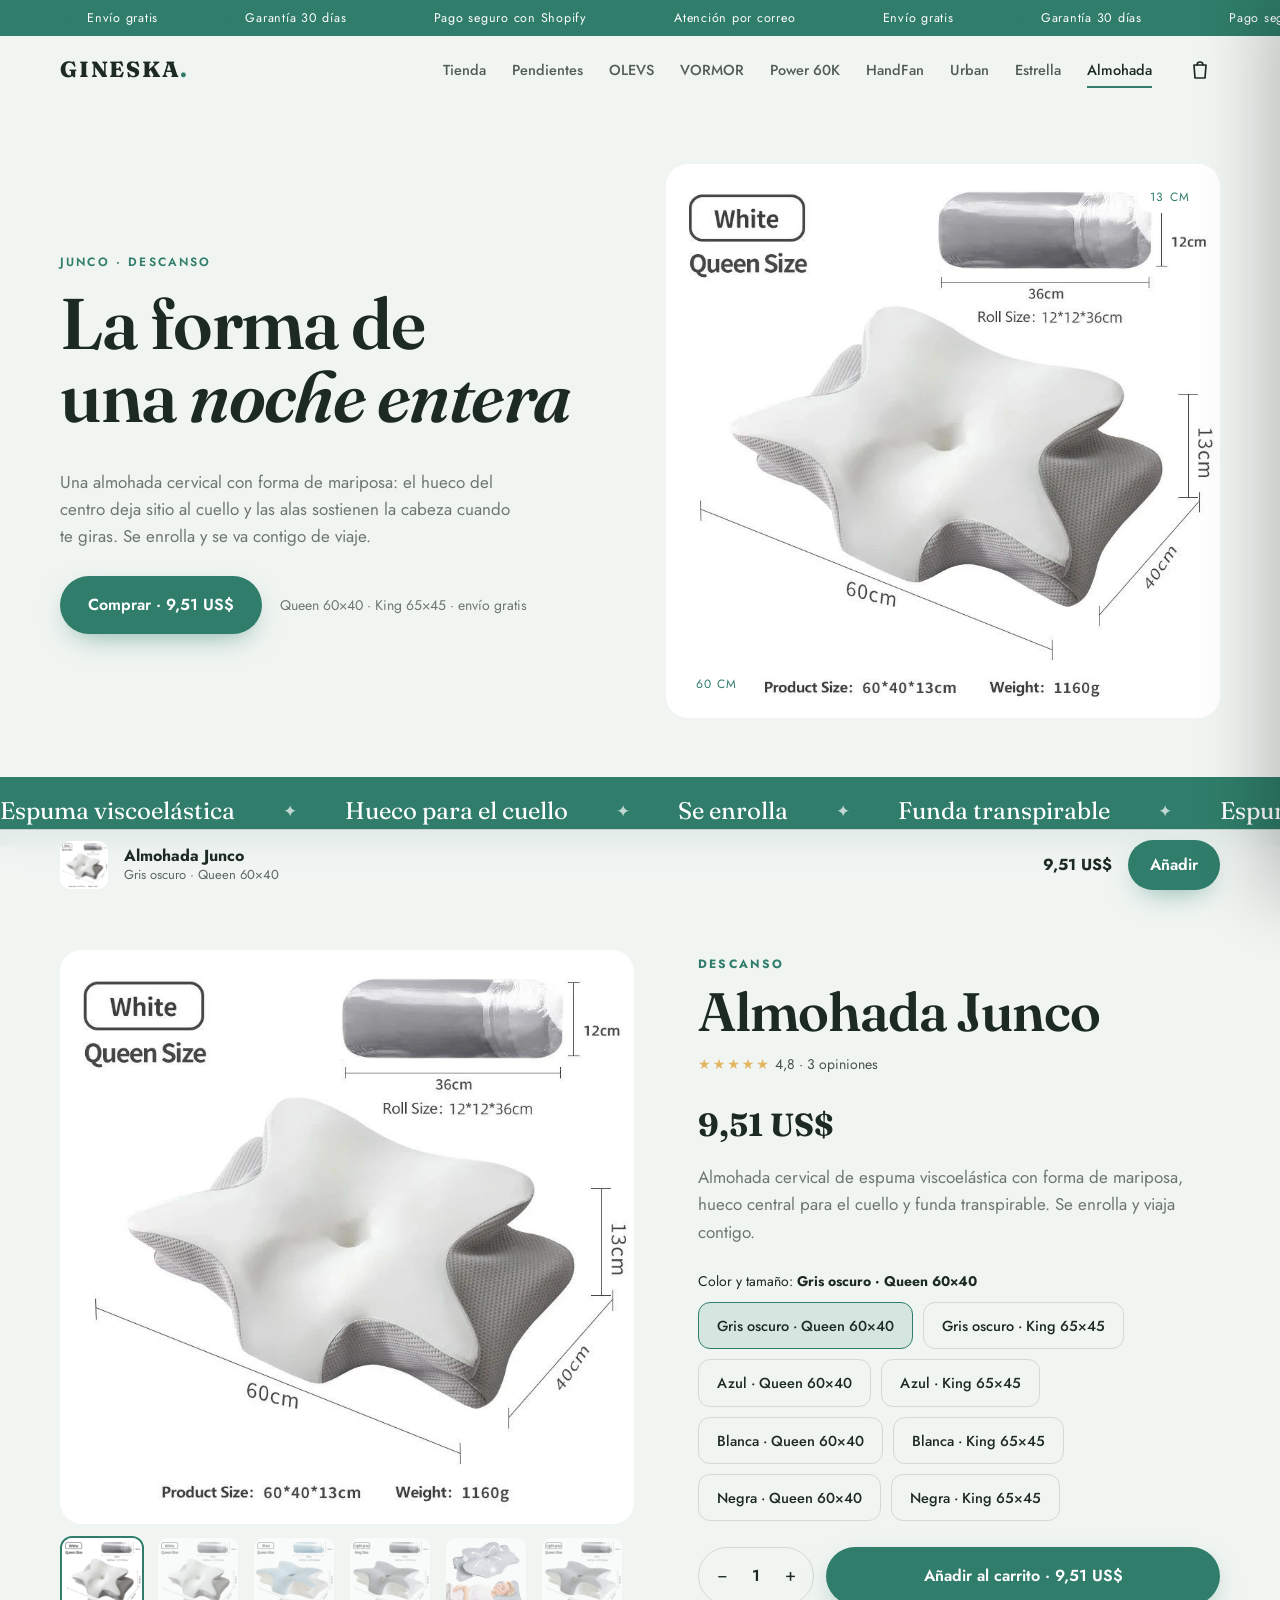
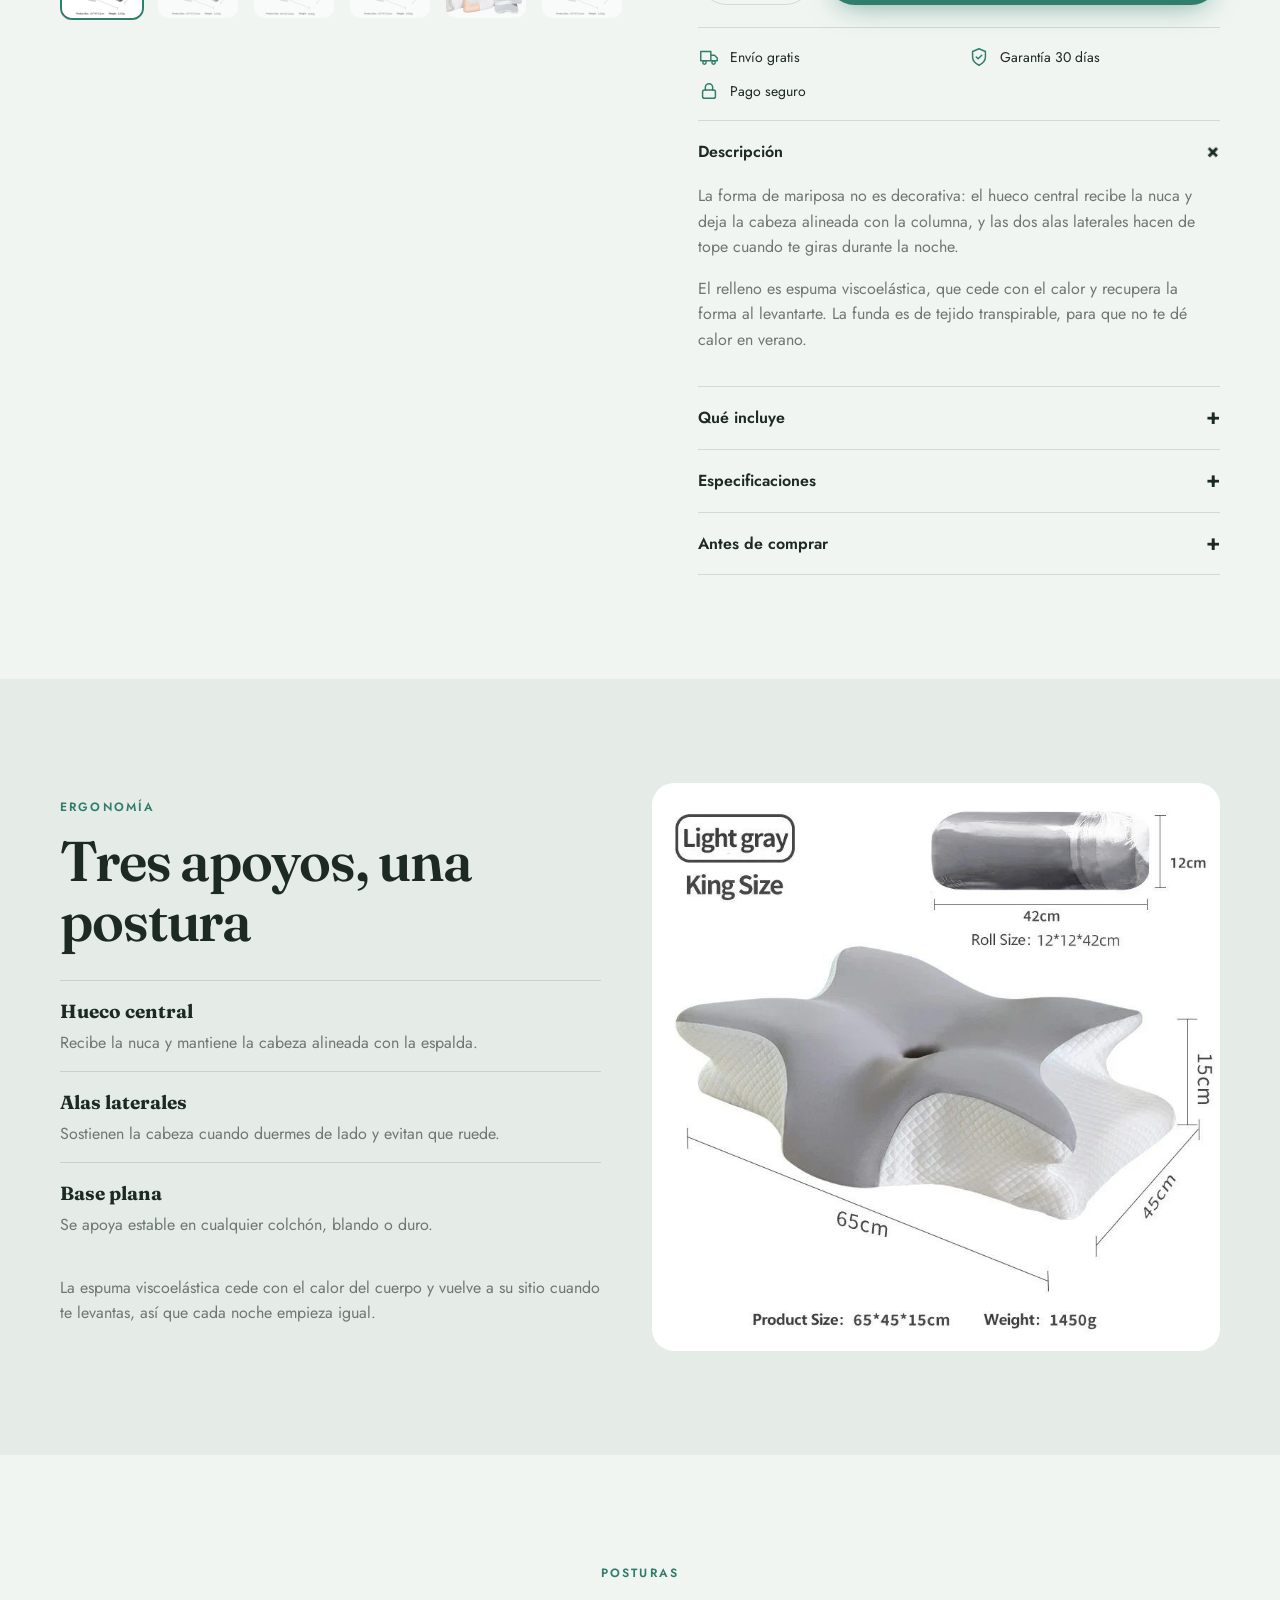
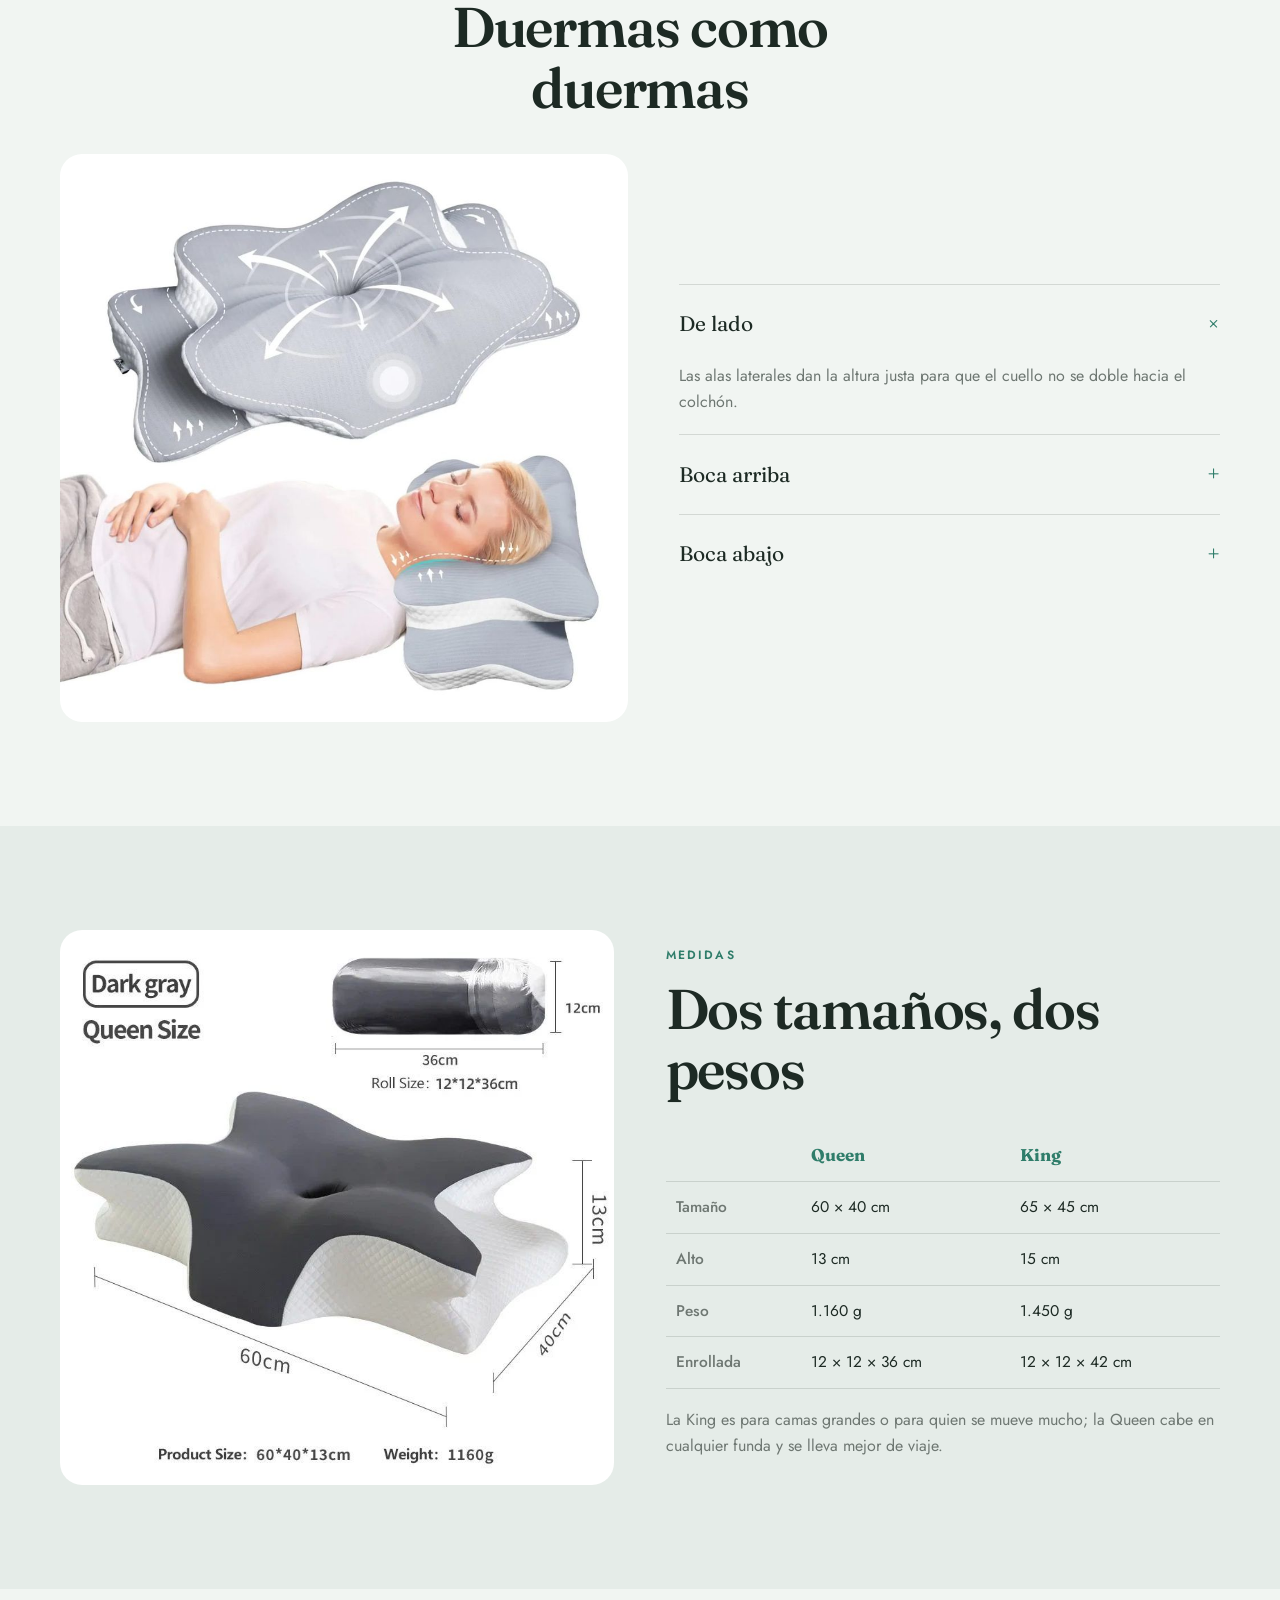
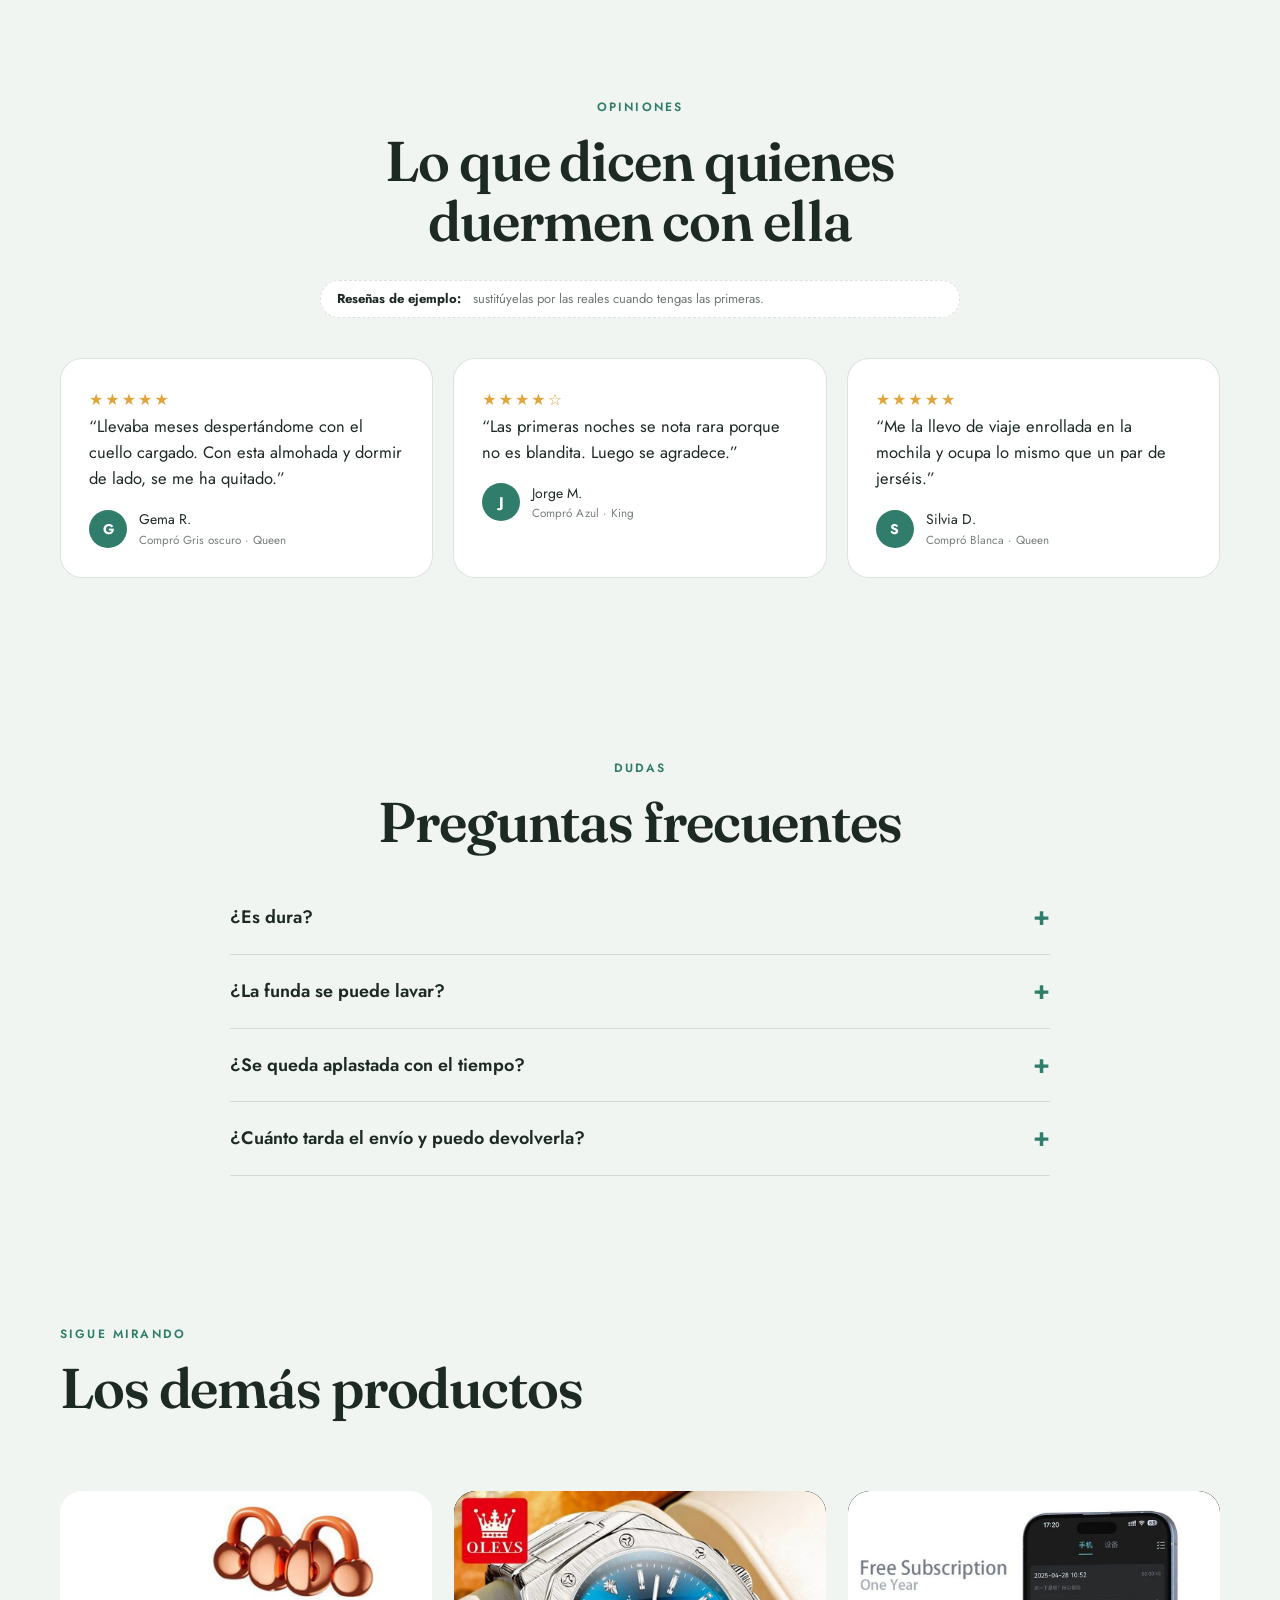
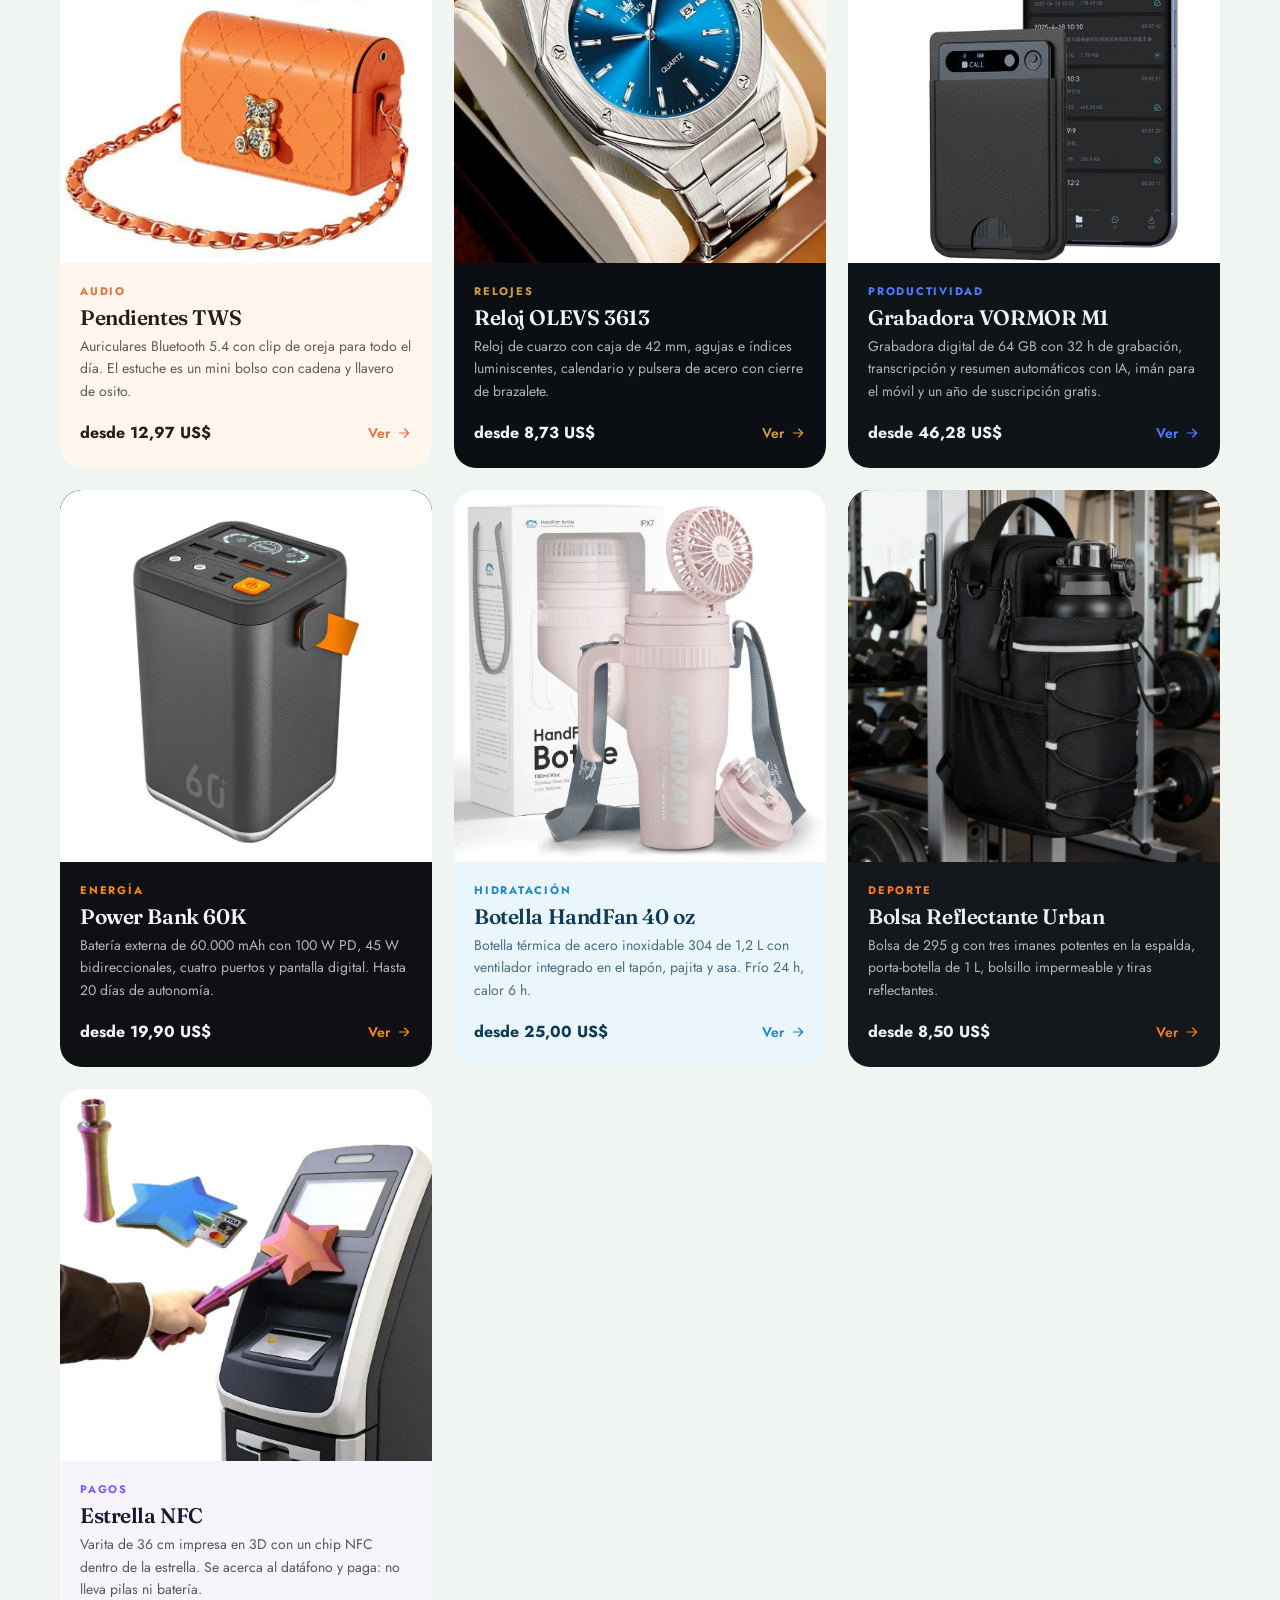
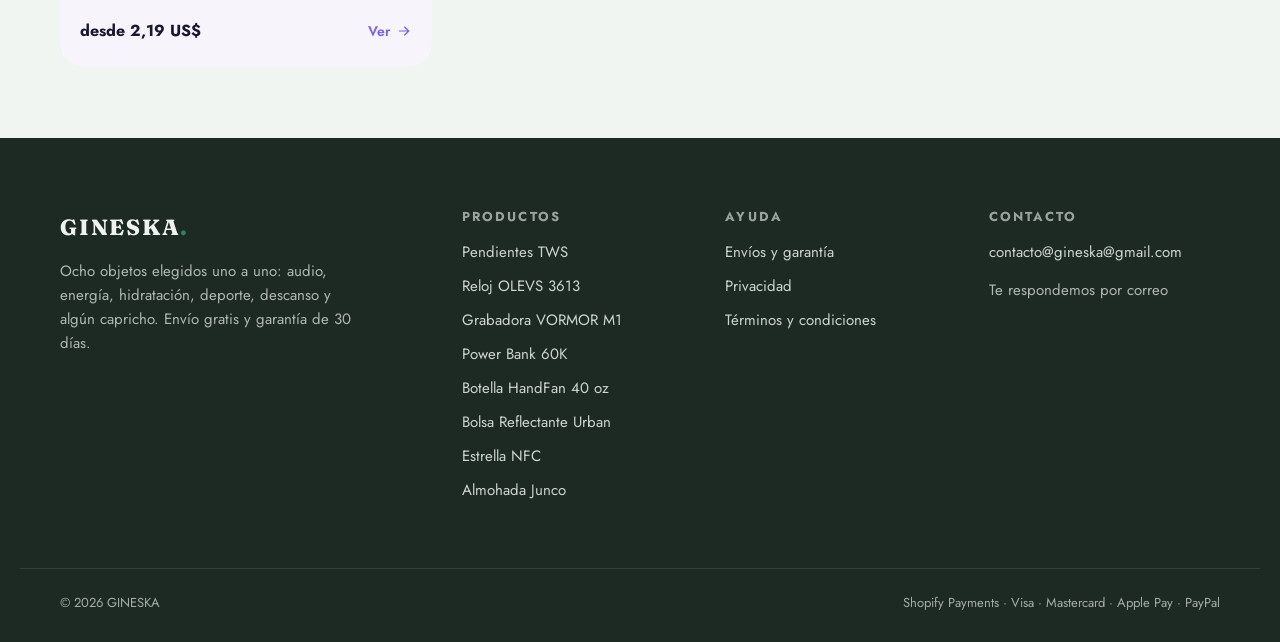
==== web/producto-almohada.html @ 4f077e96 "Reemplazar los productos de ejemplo por los 8 reales de Shopify - Importa el catálogo real (fotos, p" ====
<!DOCTYPE html>
<html lang="es">
<head>
  <meta charset="UTF-8">
  <meta name="viewport" content="width=device-width, initial-scale=1">
  <title>Almohada Junco · Cervical de espuma viscoelástica · GINESKA</title>
  <meta name="description" content="Almohada cervical con forma de mariposa: hueco central para el cuello, apoyos laterales, funda transpirable y se enrolla para viajar. Queen 60×40 y King 65×45.">
  <meta name="theme-color" content="#f1f5f2">
  <link rel="icon" href="data:image/svg+xml,<svg xmlns='http://www.w3.org/2000/svg' viewBox='0 0 64 64'><rect width='64' height='64' rx='14' fill='%23f1f5f2'/><path d='M12 30c0-6 6-10 20-10s20 4 20 10-6 12-20 12-20-6-20-12Z' fill='none' stroke='%232f7d6a' stroke-width='5'/></svg>">
  <link rel="preconnect" href="https://fonts.googleapis.com">
  <link rel="preconnect" href="https://fonts.gstatic.com" crossorigin>
  <link href="https://fonts.googleapis.com/css2?family=Fraunces:opsz,wght@9..144,400;9..144,600&family=Jost:wght@400;500;600&display=swap" rel="stylesheet">
  <link rel="stylesheet" href="css/base.css">
  <link rel="stylesheet" href="css/tema-almohada.css">
</head>
<body data-pagina="almohada">
  <main>
    <!-- Héroe -->
    <section class="bloque al-heroe">
      <div class="contenedor al-heroe__grid">
        <div class="al-heroe__txt">
          <span class="eyebrow rv">Junco · Descanso</span>
          <h1 class="rv">La forma de<br>una <em>noche entera</em></h1>
          <p class="rv">Una almohada cervical con forma de mariposa: el hueco del centro deja sitio al cuello y las alas sostienen la cabeza cuando te giras. Se enrolla y se va contigo de viaje.</p>
          <div class="al-heroe__cta rv">
            <a href="#comprar" class="boton" data-ir-compra>Comprar · 9,51 US$</a>
            <span class="al-heroe__meta">Queen 60×40 · King 65×45 · envío gratis</span>
          </div>
        </div>
        <div class="al-heroe__prod rv">
          <img src="img/almohada-1.jpg" alt="Almohada cervical gris oscuro con forma de mariposa">
          <span class="al-heroe__linea al-heroe__linea--1">13 cm</span>
          <span class="al-heroe__linea al-heroe__linea--2">60 cm</span>
        </div>
      </div>
    </section>

    <!-- Marquesina (costura) -->
    <section class="al-marquesina" aria-label="Ventajas">
      <div class="marquesina" style="--vel:34s">
        <div class="marquesina__pista">
          <span>Espuma viscoelástica</span><span>✦</span><span>Hueco para el cuello</span><span>✦</span><span>Se enrolla</span><span>✦</span><span>Funda transpirable</span><span>✦</span>
          <span>Espuma viscoelástica</span><span>✦</span><span>Hueco para el cuello</span><span>✦</span><span>Se enrolla</span><span>✦</span><span>Funda transpirable</span><span>✦</span>
        </div>
      </div>
    </section>

    <!-- Bloque de compra -->
    <section class="bloque" id="comprar">
      <div class="contenedor ficha" data-comprar="almohada">
        <div class="detalles">
          <details open><summary>Descripción</summary><div><p>La forma de mariposa no es decorativa: el hueco central recibe la nuca y deja la cabeza alineada con la columna, y las dos alas laterales hacen de tope cuando te giras durante la noche.</p><p>El relleno es espuma viscoelástica, que cede con el calor y recupera la forma al levantarte. La funda es de tejido transpirable, para que no te dé calor en verano.</p></div></details>
          <details><summary>Qué incluye</summary><div><ul><li>Almohada cervical Junco</li><li>Funda exterior transpirable montada</li></ul></div></details>
          <details><summary>Especificaciones</summary><div><ul><li>Queen: 60 × 40 × 13 cm · 1.160 g</li><li>King: 65 × 45 × 15 cm · 1.450 g</li><li>Enrollada: 12 × 12 × 36 cm (Queen) · 12 × 12 × 42 cm (King)</li><li>Relleno: espuma viscoelástica</li><li>Funda transpirable</li><li>Forma ergonómica de mariposa con hueco central</li></ul></div></details>
          <details><summary>Antes de comprar</summary><div><ul><li>Es una almohada de apoyo para el cuello: al principio se nota distinta a una almohada blanda.</li><li>La espuma puede tener un olor suave a nuevo los primeros días; se va ventilando.</li><li>Consulta las medidas antes de elegir: la King son 5 cm más de ancho y 2 de alto.</li></ul></div></details>
        </div>
      </div>
    </section>

    <!-- Tres apoyos -->
    <section class="bloque al-apoyos">
      <div class="contenedor al-apoyos__grid">
        <div class="rv">
          <span class="eyebrow">Ergonomía</span>
          <h2 class="titulo-seccion">Tres apoyos, una postura</h2>
          <ul class="al-lista">
            <li><strong>Hueco central</strong> Recibe la nuca y mantiene la cabeza alineada con la espalda.</li>
            <li><strong>Alas laterales</strong> Sostienen la cabeza cuando duermes de lado y evitan que ruede.</li>
            <li><strong>Base plana</strong> Se apoya estable en cualquier colchón, blando o duro.</li>
          </ul>
          <p class="al-muted">La espuma viscoelástica cede con el calor del cuerpo y vuelve a su sitio cuando te levantas, así que cada noche empieza igual.</p>
        </div>
        <div class="al-apoyos__img rv"><img src="img/almohada-5.jpg" alt="Persona durmiendo con la almohada cervical Junco" loading="lazy"></div>
      </div>
    </section>

    <!-- Acordeón con imagen viva -->
    <section class="bloque al-posturas">
      <div class="contenedor">
        <div class="centro"><span class="eyebrow rv">Posturas</span><h2 class="titulo-seccion rv">Duermas como duermas</h2></div>
        <div class="al-acordeon" data-acordeon>
          <div class="al-acordeon__img"><img data-acordeon-img src="img/almohada-6.jpg" alt="Almohada Junco vista desde arriba" ></div>
          <div class="al-items">
            <div class="al-item abierto" data-acordeon-item data-img="img/almohada-6.jpg">
              <button aria-expanded="true">De lado</button>
              <div><p>Las alas laterales dan la altura justa para que el cuello no se doble hacia el colchón.</p></div>
            </div>
            <div class="al-item" data-acordeon-item data-img="img/almohada-5.jpg">
              <button aria-expanded="false">Boca arriba</button>
              <div><p>El hueco central deja la nuca apoyada y la cabeza en la línea de la espalda.</p></div>
            </div>
            <div class="al-item" data-acordeon-item data-img="img/almohada-4.jpg">
              <button aria-expanded="false">Boca abajo</button>
              <div><p>Al ser baja en el centro, no fuerza el cuello hacia atrás como una almohada mullida.</p></div>
            </div>
          </div>
        </div>
      </div>
    </section>

    <!-- Medidas -->
    <section class="bloque al-medidas">
      <div class="contenedor al-medidas__grid">
        <div class="al-medidas__img rv"><img src="img/almohada-3.jpg" alt="Almohada enrollada con sus medidas: 12 × 12 × 36 cm" loading="lazy"></div>
        <div class="rv">
          <span class="eyebrow">Medidas</span>
          <h2 class="titulo-seccion">Dos tamaños, dos pesos</h2>
          <table class="al-tabla">
            <thead><tr><th></th><th>Queen</th><th>King</th></tr></thead>
            <tbody>
              <tr><th>Tamaño</th><td>60 × 40 cm</td><td>65 × 45 cm</td></tr>
              <tr><th>Alto</th><td>13 cm</td><td>15 cm</td></tr>
              <tr><th>Peso</th><td>1.160 g</td><td>1.450 g</td></tr>
              <tr><th>Enrollada</th><td>12 × 12 × 36 cm</td><td>12 × 12 × 42 cm</td></tr>
            </tbody>
          </table>
          <p class="al-muted">La King es para camas grandes o para quien se mueve mucho; la Queen cabe en cualquier funda y se lleva mejor de viaje.</p>
        </div>
      </div>
    </section>

    <!-- Reseñas (de ejemplo) -->
    <section class="bloque" id="resenas">
      <div class="contenedor">
        <div class="centro"><span class="eyebrow rv">Opiniones</span><h2 class="titulo-seccion rv">Lo que dicen quienes duermen con ella</h2></div>
        <p class="nota-demo rv" style="display:flex;margin:18px auto 0;max-width:640px;text-align:center"><strong>Reseñas de ejemplo:</strong>&nbsp;sustitúyelas por las reales cuando tengas las primeras.</p>
        <div class="resenas" style="margin-top:40px">
          <article class="resena rv"><div class="estrellas">★★★★★</div><p>“Llevaba meses despertándome con el cuello cargado. Con esta almohada y dormir de lado, se me ha quitado.”</p><footer><span class="avatar">G</span><div>Gema R.<small>Compró Gris oscuro · Queen</small></div></footer></article>
          <article class="resena rv"><div class="estrellas">★★★★☆</div><p>“Las primeras noches se nota rara porque no es blandita. Luego se agradece.”</p><footer><span class="avatar">J</span><div>Jorge M.<small>Compró Azul · King</small></div></footer></article>
          <article class="resena rv"><div class="estrellas">★★★★★</div><p>“Me la llevo de viaje enrollada en la mochila y ocupa lo mismo que un par de jerséis.”</p><footer><span class="avatar">S</span><div>Silvia D.<small>Compró Blanca · Queen</small></div></footer></article>
        </div>
      </div>
    </section>

    <!-- Preguntas -->
    <section class="bloque bloque--denso">
      <div class="contenedor">
        <div class="centro"><span class="eyebrow rv">Dudas</span><h2 class="titulo-seccion rv">Preguntas frecuentes</h2></div>
        <div class="faq rv">
          <details><summary>¿Es dura?</summary><p>Es firme, como corresponde a la espuma viscoelástica cervical: tiene que sujetar el cuello, no hundirse. Cede con el calor del cuerpo en unos minutos.</p></details>
          <details><summary>¿La funda se puede lavar?</summary><p>Sí, la funda exterior se quita y se lava a mano o en programa suave. La espuma no se lava.</p></details>
          <details><summary>¿Se queda aplastada con el tiempo?</summary><p>La espuma recupera su forma al levantarte. Después de muchos meses de uso intenso puede perder algo de firmeza, como cualquier viscoelástica.</p></details>
          <details><summary>¿Cuánto tarda el envío y puedo devolverla?</summary><p>El envío es gratis y el plazo se calcula al finalizar la compra. Tienes 30 días de garantía: escríbenos a contacto@gineska@gmail.com.</p></details>
        </div>
      </div>
    </section>

    <!-- Otros productos -->
    <section class="bloque bloque--denso">
      <div class="contenedor">
        <div class="cabecera-seccion"><div><span class="eyebrow rv">Sigue mirando</span><h2 class="titulo-seccion rv">Los demás productos</h2></div></div>
        <div class="rejilla rejilla--3" data-relacionados="almohada"></div>
      </div>
    </section>
  </main>

  <script src="js/config.js"></script>
  <script src="js/productos.js"></script>
  <script src="js/app.js"></script>
</body>
</html>
---- web/css/base.css ----
/* ==========================================================================
   GINESKA · Estilos compartidos
   Cada página define SUS colores y fuentes en :root (ver css/tema-*.css).
   Aquí solo hay estructura; la "piel" viene de las variables.
   Regla de la skill: el fondo y el padding de cada bloque viven JUNTOS en el
   mismo elemento (.bloque), nunca franjas del color de la página.
   ========================================================================== */
:root {
  --bg: #f4f1ec;
  --fg: #161616;
  --ac: #161616;
  --ac-fg: #ffffff;
  --muted: color-mix(in srgb, var(--fg) 62%, var(--bg));
  --card: color-mix(in srgb, var(--fg) 5%, var(--bg));
  --line: color-mix(in srgb, var(--fg) 14%, transparent);
  --f-body: 'Inter', system-ui, -apple-system, sans-serif;
  --f-display: var(--f-body);
  --radius: 18px;
  --gutter: clamp(18px, 4vw, 40px);
  --ease: cubic-bezier(0.22, 1, 0.36, 1);
  --pad-y: clamp(64px, 9vw, 104px);
}
*, *::before, *::after { box-sizing: border-box; }
html { scroll-behavior: smooth; -webkit-text-size-adjust: 100%; }
html.sin-scroll { overflow: hidden; }
body {
  margin: 0; background: var(--bg); color: var(--fg);
  font-family: var(--f-body); font-size: 16px; line-height: 1.6;
  -webkit-font-smoothing: antialiased;
}
img { max-width: 100%; display: block; }
a { color: inherit; }
button { font: inherit; color: inherit; cursor: pointer; }
h1, h2, h3, h4 { font-family: var(--f-display); line-height: 1.08; margin: 0 0 .5em; font-weight: 700; letter-spacing: -0.02em; }
p { margin: 0 0 1em; }
:focus-visible { outline: 2px solid var(--ac); outline-offset: 3px; }
.contenedor { max-width: 1240px; margin: 0 auto; padding: 0 var(--gutter); }
.bloque { padding: var(--pad-y) 0; position: relative; }
.bloque--denso { --pad-y: clamp(48px, 7vw, 72px); }
.eyebrow { display: inline-block; font-size: 12px; letter-spacing: .18em; text-transform: uppercase; font-weight: 600; color: var(--ac); margin-bottom: 14px; }
.titulo-seccion { font-size: clamp(30px, 4.4vw, 56px); max-width: 16ch; }
.centro { text-align: center; }
.centro .titulo-seccion { margin-left: auto; margin-right: auto; }
.sr { position: absolute; width: 1px; height: 1px; overflow: hidden; clip: rect(0 0 0 0); }

/* ---------- botones ---------- */
.boton {
  display: inline-flex; align-items: center; justify-content: center; gap: 10px;
  padding: 16px 28px; border-radius: 999px; border: 0;
  background: var(--ac); color: var(--ac-fg); font-weight: 600; text-decoration: none;
  transition: transform .3s var(--ease), box-shadow .3s var(--ease), opacity .2s;
  box-shadow: 0 10px 30px -12px color-mix(in srgb, var(--ac) 70%, transparent);
}
.boton svg { width: 18px; height: 18px; }
.boton:hover { transform: translateY(-2px); box-shadow: 0 16px 36px -12px color-mix(in srgb, var(--ac) 80%, transparent); }
.boton:disabled { opacity: .45; cursor: not-allowed; transform: none; box-shadow: none; }
.boton--bloque { width: 100%; }
.boton--linea { background: transparent; color: var(--fg); border: 1.5px solid currentColor; box-shadow: none; }

/* ---------- barra de anuncio (marquesina) ---------- */
.anuncio { background: var(--fg); color: var(--bg); font-size: 12.5px; letter-spacing: .06em; overflow: hidden; white-space: nowrap; padding: 8px 0; }
.anuncio__pista { display: inline-flex; gap: 64px; padding-left: 64px; animation: desliza 28s linear infinite; }
.anuncio__pista span::before { content: '✦'; margin-right: 12px; color: var(--ac); }

/* ---------- cabecera ---------- */
.cabecera { position: sticky; top: 0; z-index: 50; background: color-mix(in srgb, var(--bg) 86%, transparent); backdrop-filter: blur(14px); -webkit-backdrop-filter: blur(14px); border-bottom: 1px solid transparent; transition: border-color .3s, box-shadow .3s; }
.cabecera.con-sombra { border-bottom-color: var(--line); }
.cabecera__fila { display: flex; align-items: center; gap: 28px; height: 68px; }
.logo { font-family: var(--f-display); font-weight: 800; font-size: 22px; letter-spacing: .08em; text-decoration: none; }
.logo span { color: var(--ac); }
.cabecera__nav { display: flex; gap: 26px; margin-left: auto; }
.cabecera__nav a { text-decoration: none; font-size: 14.5px; font-weight: 500; opacity: .75; position: relative; padding: 6px 0; transition: opacity .2s; }
.cabecera__nav a::after { content: ''; position: absolute; left: 0; right: 0; bottom: 0; height: 2px; background: var(--ac); transform: scaleX(0); transform-origin: left; transition: transform .35s var(--ease); }
.cabecera__nav a:hover, .cabecera__nav a[aria-current] { opacity: 1; }
.cabecera__nav a:hover::after, .cabecera__nav a[aria-current]::after { transform: scaleX(1); }
.cabecera__carrito, .cabecera__menu { background: none; border: 0; padding: 8px; position: relative; display: grid; place-items: center; }
.cabecera__carrito svg, .cabecera__menu svg { width: 24px; height: 24px; }
.cabecera__menu { display: none; }
.burbuja { position: absolute; top: 0; right: -2px; min-width: 19px; height: 19px; border-radius: 99px; background: var(--ac); color: var(--ac-fg); font-size: 11px; font-weight: 700; display: grid; place-items: center; padding: 0 5px; transition: transform .3s var(--ease); }
.burbuja.vacia { transform: scale(0); }

/* ---------- tarjetas de producto ---------- */
.rejilla { display: grid; grid-template-columns: repeat(4, 1fr); gap: 22px; }
.rejilla--3 { grid-template-columns: repeat(3, 1fr); }
.tarjeta { background: var(--t-bg); color: var(--t-fg); border-radius: var(--radius); overflow: hidden; text-decoration: none; display: flex; flex-direction: column; transition: transform .5s var(--ease), box-shadow .5s var(--ease); box-shadow: 0 1px 0 color-mix(in srgb, var(--t-fg) 10%, transparent) inset; }
.tarjeta:hover { transform: translateY(-6px); box-shadow: 0 30px 60px -30px color-mix(in srgb, var(--t-bg) 60%, #000); }
.tarjeta__media { position: relative; aspect-ratio: 1 / 1; overflow: hidden; background: var(--t-bg); }
.tarjeta__media img { position: absolute; inset: 0; width: 100%; height: 100%; object-fit: cover; transition: transform .8s var(--ease), opacity .6s var(--ease); }
.tarjeta__alt { opacity: 0; }
.tarjeta:hover .tarjeta__media img { transform: scale(1.05); }
.tarjeta:hover .tarjeta__alt { opacity: 1; }
.tarjeta__chip { position: absolute; top: 14px; left: 14px; background: var(--t-ac); color: #fff; font-size: 12px; font-weight: 700; padding: 5px 10px; border-radius: 99px; }
.tarjeta__info { padding: 20px 20px 22px; display: flex; flex-direction: column; flex: 1; }
.tarjeta__cat { font-size: 11px; letter-spacing: .16em; text-transform: uppercase; color: var(--t-ac); font-weight: 700; }
.tarjeta h3 { font-size: 21px; margin: 6px 0 6px; font-family: var(--f-display); }
.tarjeta p { font-size: 14px; opacity: .72; margin-bottom: 18px; display: -webkit-box; -webkit-line-clamp: 3; -webkit-box-orient: vertical; overflow: hidden; }
.tarjeta__pie { display: flex; justify-content: space-between; align-items: center; margin-top: auto; }
.tarjeta__precio { font-weight: 700; }
.tarjeta__ir { display: inline-flex; align-items: center; gap: 6px; font-size: 14px; font-weight: 600; color: var(--t-ac); }
.tarjeta__ir svg { width: 16px; transition: transform .35s var(--ease); }
.tarjeta:hover .tarjeta__ir svg { transform: translateX(4px); }

/* ---------- bloque de compra ---------- */
.ficha { display: grid; grid-template-columns: 1.1fr 1fr; gap: clamp(28px, 5vw, 72px); align-items: start; }
.galeria { position: sticky; top: 92px; }
.galeria__principal { border-radius: var(--radius); overflow: hidden; aspect-ratio: 1 / 1; background: var(--card); }
.galeria__principal img { width: 100%; height: 100%; object-fit: cover; transition: opacity .18s, transform .6s var(--ease); }
.galeria__principal img.cambiando { opacity: 0; transform: scale(1.02); }
.galeria__minis { display: flex; gap: 12px; margin-top: 12px; }
.galeria__minis button { width: 84px; aspect-ratio: 1; border-radius: 12px; overflow: hidden; padding: 0; border: 2px solid transparent; background: none; opacity: .6; transition: opacity .2s, border-color .2s; }
.galeria__minis button.activa, .galeria__minis button:hover { opacity: 1; border-color: var(--ac); }
.galeria__minis img { width: 100%; height: 100%; object-fit: cover; }
.compra__cat { font-size: 12px; letter-spacing: .18em; text-transform: uppercase; color: var(--ac); font-weight: 700; }
.compra__titulo { font-size: clamp(34px, 4.4vw, 54px); margin: 8px 0 10px; }
.compra__valoracion { font-size: 14px; text-decoration: none; opacity: .8; }
.estrellas { color: var(--estrellas, #f5b400); letter-spacing: 2px; }
.compra__precio { display: flex; align-items: baseline; gap: 12px; flex-wrap: wrap; margin: 22px 0 14px; }
.compra__precio [data-precio] { font-size: 32px; font-weight: 700; font-family: var(--f-display); }
.compra__precio s { opacity: .5; font-size: 18px; }
.compra__ahorro:not(:empty) { background: color-mix(in srgb, var(--ac) 16%, transparent); color: var(--ac); font-size: 13px; font-weight: 700; padding: 4px 10px; border-radius: 99px; }
.compra__resumen { color: var(--muted); font-size: 17px; }
.opciones { border: 0; padding: 0; margin: 24px 0; }
.opciones legend { font-size: 14px; margin-bottom: 10px; padding: 0; }
.opciones__lista { display: flex; flex-wrap: wrap; gap: 10px; }
.opcion { padding: 11px 18px; border-radius: 12px; border: 1.5px solid var(--line); background: transparent; font-size: 14.5px; font-weight: 500; transition: border-color .2s, background .2s; }
.opcion:hover { border-color: var(--ac); }
.opcion.activa { border-color: var(--ac); background: color-mix(in srgb, var(--ac) 14%, transparent); }
.opcion.agotada { opacity: .5; text-decoration: line-through; }
.compra__fila { display: flex; gap: 12px; margin: 26px 0 22px; }
.cantidad { display: inline-flex; align-items: center; border: 1.5px solid var(--line); border-radius: 999px; }
.cantidad button { background: none; border: 0; width: 34px; height: 34px; font-size: 18px; }
.cantidad span { min-width: 22px; text-align: center; font-weight: 600; }
.cantidad--grande button { width: 46px; height: 54px; }
.confianza { list-style: none; padding: 18px 0 0; margin: 0 0 8px; display: grid; grid-template-columns: 1fr 1fr; gap: 12px 18px; border-top: 1px solid var(--line); font-size: 14px; }
.confianza li { display: flex; align-items: center; gap: 10px; }
.confianza svg { width: 22px; height: 22px; color: var(--ac); flex: none; }
.detalles { border-top: 1px solid var(--line); margin-top: 18px; }
.detalles details { border-bottom: 1px solid var(--line); }
.detalles summary { list-style: none; cursor: pointer; padding: 18px 0; font-weight: 600; display: flex; justify-content: space-between; }
.detalles summary::-webkit-details-marker { display: none; }
.detalles summary::after { content: '+'; font-size: 22px; line-height: 1; transition: transform .3s var(--ease); }
.detalles details[open] summary::after { transform: rotate(45deg); }
.detalles details > div { padding: 0 0 18px; color: var(--muted); }
.detalles ul { margin: 0; padding-left: 18px; }

/* barra de compra fija */
.barra-compra { position: fixed; left: 0; right: 0; bottom: 0; z-index: 40; background: color-mix(in srgb, var(--bg) 92%, transparent); backdrop-filter: blur(14px); -webkit-backdrop-filter: blur(14px); border-top: 1px solid var(--line); transform: translateY(110%); transition: transform .45s var(--ease); }
.barra-compra.visible { transform: none; }
.barra-compra__fila { display: flex; align-items: center; gap: 16px; padding-top: 10px; padding-bottom: 10px; }
.barra-compra img { width: 48px; height: 48px; border-radius: 10px; object-fit: cover; }
.barra-compra__fila > div { display: flex; flex-direction: column; line-height: 1.3; margin-right: auto; }
.barra-compra__fila > div span { font-size: 13px; opacity: .7; }
.barra-compra .boton { padding: 12px 22px; }

/* ---------- reseñas y FAQ (comunes, con la piel de cada página) ---------- */
.resenas { display: grid; grid-template-columns: repeat(3, 1fr); gap: 20px; }
.resena { background: var(--card); border-radius: var(--radius); padding: 28px; border: 1px solid var(--line); }
.resena p { font-size: 16.5px; }
.resena footer { display: flex; align-items: center; gap: 12px; font-size: 14px; }
.resena .avatar { width: 38px; height: 38px; border-radius: 50%; display: grid; place-items: center; background: var(--ac); color: var(--ac-fg); font-weight: 700; }
.resena small { display: block; opacity: .6; }
.faq { max-width: 820px; margin: 0 auto; }
.faq details { border-bottom: 1px solid var(--line); }
.faq summary { list-style: none; cursor: pointer; padding: 22px 0; font-size: 18px; font-weight: 600; display: flex; justify-content: space-between; gap: 20px; }
.faq summary::-webkit-details-marker { display: none; }
.faq summary::after { content: '+'; font-size: 26px; line-height: 1; color: var(--ac); transition: transform .3s var(--ease); }
.faq details[open] summary::after { transform: rotate(45deg); }
.faq details p { color: var(--muted); padding-bottom: 20px; margin: 0; }
.cabecera-seccion { display: flex; justify-content: space-between; align-items: end; gap: 24px; margin-bottom: 44px; flex-wrap: wrap; }
.cabecera-seccion p { color: var(--muted); max-width: 44ch; margin: 0; }

/* aviso de contenido de ejemplo (reseñas de demostración) */
.nota-demo { display: inline-flex; align-items: center; gap: 8px; font-size: 13px; line-height: 1.4; padding: 9px 16px; border-radius: 99px; background: var(--card); border: 1px dashed var(--line); color: var(--muted); margin-bottom: 22px; max-width: 100%; }
.nota-demo strong { color: var(--fg); }

/* ---------- marquesina genérica ---------- */
.marquesina { overflow: hidden; white-space: nowrap; }
.marquesina__pista { display: inline-flex; gap: 48px; padding-right: 48px; animation: desliza var(--vel, 30s) linear infinite; }
.marquesina--inversa .marquesina__pista { animation-direction: reverse; }
.marquesina:hover .marquesina__pista { animation-play-state: paused; }
@keyframes desliza { to { transform: translateX(-50%); } }

/* ---------- carrito (cajón lateral) ---------- */
.cajon { position: fixed; inset: 0; z-index: 100; pointer-events: none; }
.cajon__velo { position: absolute; inset: 0; background: rgba(0,0,0,.45); opacity: 0; transition: opacity .35s; }
.cajon__panel { position: absolute; top: 0; right: 0; bottom: 0; width: min(440px, 100%); background: var(--bg); color: var(--fg); display: flex; flex-direction: column; transform: translateX(100%); transition: transform .45s var(--ease); box-shadow: -20px 0 60px rgba(0,0,0,.2); }
.cajon.abierto { pointer-events: auto; }
.cajon.abierto .cajon__velo { opacity: 1; }
.cajon.abierto .cajon__panel { transform: none; }
.cajon__cab { display: flex; justify-content: space-between; align-items: center; padding: 22px 24px; border-bottom: 1px solid var(--line); }
.cajon__cab h3 { margin: 0; font-size: 22px; }
.cajon__cab button { background: none; border: 0; padding: 6px; }
.cajon__cab svg { width: 22px; height: 22px; }
.cajon__envio { padding: 16px 24px; font-size: 14px; border-bottom: 1px solid var(--line); }
.barra { height: 6px; border-radius: 9px; background: var(--line); margin-top: 10px; overflow: hidden; }
.barra i { display: block; height: 100%; background: var(--ac); transform-origin: left; transition: transform .6s var(--ease); }
.cajon__lineas { flex: 1; overflow-y: auto; padding: 8px 24px; }
.cajon__vacio { text-align: center; padding: 60px 0; }
.linea { display: grid; grid-template-columns: 76px 1fr auto; gap: 14px; align-items: center; padding: 16px 0; border-bottom: 1px solid var(--line); }
.linea__img { border-radius: 12px; overflow: hidden; background: var(--l-bg); aspect-ratio: 1; }
.linea__img img { width: 100%; height: 100%; object-fit: cover; }
.linea__info { display: flex; flex-direction: column; gap: 4px; font-size: 14px; }
.linea__info a { text-decoration: none; }
.linea__info > span { opacity: .65; }
.linea__info .cantidad { align-self: flex-start; margin-top: 4px; }
.cajon__pie { padding: 20px 24px 24px; border-top: 1px solid var(--line); }
.cajon__total { display: flex; justify-content: space-between; font-size: 18px; margin-bottom: 16px; }
.cajon__nota { font-size: 12.5px; opacity: .6; text-align: center; margin: 12px 0 0; }

/* aviso y ventana */
.toast { position: fixed; left: 50%; bottom: 28px; z-index: 120; transform: translate(-50%, 30px); opacity: 0; background: var(--fg); color: var(--bg); padding: 12px 20px; border-radius: 99px; font-size: 14.5px; font-weight: 500; transition: transform .4s var(--ease), opacity .4s; pointer-events: none; }
.toast.visible { transform: translate(-50%, 0); opacity: 1; }
.modal { position: fixed; inset: 0; z-index: 130; background: rgba(0,0,0,.5); display: grid; place-items: center; padding: 20px; opacity: 0; pointer-events: none; transition: opacity .3s; }
.modal.abierto { opacity: 1; pointer-events: auto; }
.modal__caja { background: var(--bg); color: var(--fg); border-radius: var(--radius); padding: 36px; max-width: 460px; position: relative; transform: scale(.96); transition: transform .35s var(--ease); }
.modal.abierto .modal__caja { transform: none; }
.modal__x { position: absolute; top: 14px; right: 14px; background: none; border: 0; }
.modal__x svg { width: 22px; }
.modal p { color: var(--muted); }

/* ---------- pie ---------- */
.pie { background: var(--pie-bg, var(--fg)); color: var(--pie-fg, var(--bg)); padding: 72px 0 28px; }
.pie__grid { display: grid; grid-template-columns: 1.6fr 1fr 1fr 1fr; gap: 32px; }
.pie h4 { font-size: 13px; letter-spacing: .16em; text-transform: uppercase; opacity: .6; margin-bottom: 16px; font-family: var(--f-body); }
.pie a:not(.logo) { display: block; text-decoration: none; opacity: .85; margin-bottom: 10px; font-size: 15px; }
.pie a:hover { opacity: 1; }
.pie__txt { opacity: .7; font-size: 15px; max-width: 34ch; margin-top: 14px; }
.pie__base { display: flex; justify-content: space-between; gap: 16px; margin-top: 56px; padding-top: 24px; border-top: 1px solid color-mix(in srgb, currentColor 18%, transparent); font-size: 13px; opacity: .65; flex-wrap: wrap; }

/* ---------- animaciones de entrada ---------- */
.rv { opacity: 0; transform: translateY(26px); transition: opacity .9s var(--ease) var(--rv-delay, 0ms), transform .9s var(--ease) var(--rv-delay, 0ms); }
.rv.visible { opacity: 1; transform: none; }

/* ---------- responsive ---------- */
/* entre 990 y 1180 px el menú con 8 productos necesita menos aire */
@media (max-width: 1180px) and (min-width: 991px) {
  .cabecera__fila { gap: 16px; }
  .cabecera__nav { gap: 15px; }
  .cabecera__nav a { font-size: 13.5px; }
  .logo { font-size: 20px; }
}
@media (max-width: 990px) {
  .rejilla { grid-template-columns: repeat(2, 1fr); }
  .rejilla--3 { grid-template-columns: repeat(3, minmax(240px, 1fr)); overflow-x: auto; scroll-snap-type: x mandatory; padding-bottom: 8px; }
  .rejilla--3 > * { scroll-snap-align: start; }
  .ficha { grid-template-columns: 1fr; }
  .galeria { position: static; }
  .resenas { grid-template-columns: 1fr; }
  .pie__grid { grid-template-columns: 1fr 1fr; }
  .cabecera__menu { display: grid; }
  .cabecera__nav { position: absolute; top: 100%; left: 0; right: 0; flex-direction: column; gap: 0; background: var(--bg); border-bottom: 1px solid var(--line); padding: 8px var(--gutter) 16px; transform: translateY(-8px); opacity: 0; pointer-events: none; transition: opacity .25s, transform .25s var(--ease); }
  .cabecera__nav a { padding: 12px 0; font-size: 17px; }
  .cabecera.menu-abierto .cabecera__nav { opacity: 1; transform: none; pointer-events: auto; }
  .logo { margin-right: auto; }
}
@media (max-width: 540px) {
  .rejilla { grid-template-columns: 1fr; }
  .confianza { grid-template-columns: 1fr; }
  .compra__fila { flex-direction: column; }
  .cantidad--grande { align-self: flex-start; }
  .pie__grid { grid-template-columns: 1fr; }
  .barra-compra__fila > strong { display: none; }
  .galeria__minis button { width: 68px; }
}
@media (prefers-reduced-motion: reduce) {
  *, *::before, *::after { animation: none !important; transition: none !important; scroll-behavior: auto !important; }
  .rv { opacity: 1; transform: none; }
}
---- web/css/tema-almohada.css ----
/* Almohada Junco · verde salvia suave (Fraunces + Jost) */
:root {
  --bg: #f1f5f2;
  --fg: #1d2a24;
  --ac: #2f7d6a;
  --ac-fg: #ffffff;
  --card: #ffffff;
  --line: color-mix(in srgb, #1d2a24 14%, transparent);
  --estrellas: #e0a53c;
  --f-body: 'Jost', system-ui, sans-serif;
  --f-display: 'Fraunces', Georgia, serif;
  --radius: 22px;
}
body { background: var(--bg); }
h1, h2, h3 { font-weight: 600; }
.al-muted { color: var(--muted); }
.eyebrow { color: var(--ac); }
.anuncio { background: var(--ac); color: #fff; }
.pie { --pie-bg: #1d2a24; --pie-fg: #eef3f0; }

/* ---------- héroe ---------- */
.al-heroe { --pad-y: clamp(34px, 4.6vw, 74px); }
.al-heroe__grid { display: grid; grid-template-columns: 1fr 1fr; gap: clamp(24px, 4vw, 56px); align-items: center; }
.al-heroe h1 { font-size: clamp(40px, 5.6vw, 82px); line-height: 1.02; }
.al-heroe__txt p { font-size: 17px; color: var(--muted); max-width: 46ch; }
.al-heroe__cta { display: flex; align-items: center; gap: 18px; flex-wrap: wrap; margin-top: 26px; }
.al-heroe__meta { font-size: 14px; color: var(--muted); }
.al-heroe__prod { position: relative; border-radius: var(--radius); overflow: hidden; background: #fff; }
.al-heroe__prod img { width: 100%; }
.al-heroe__linea { position: absolute; font-size: 12px; letter-spacing: .1em; text-transform: uppercase; background: #fff; color: var(--ac); padding: 6px 12px; border-radius: 999px; box-shadow: 0 10px 24px -16px rgba(29, 42, 36, .9); }
.al-heroe__linea--1 { top: 18px; right: 18px; }
.al-heroe__linea--2 { bottom: 18px; left: 18px; }

/* ---------- marquesina (costura) ---------- */
.al-marquesina { background: var(--ac); color: #fff; padding: 15px 0; font-family: var(--f-display); font-size: clamp(18px, 2vw, 24px); }
.al-marquesina span:nth-child(even) { font-size: .7em; align-self: center; opacity: .7; }

/* ---------- apoyos ---------- */
.al-apoyos { background: #e5ece8; }
.al-apoyos__grid { display: grid; grid-template-columns: 1fr 1.05fr; gap: clamp(26px, 4vw, 56px); align-items: center; }
.al-apoyos__img { border-radius: var(--radius); overflow: hidden; }
.al-apoyos__img img { width: 100%; }
.al-lista { list-style: none; padding: 0; margin: 0 0 22px; }
.al-lista li { padding: 15px 0; border-top: 1px solid var(--line); color: var(--muted); }
.al-lista strong { display: block; color: var(--fg); margin-bottom: 4px; font-family: var(--f-display); font-size: 19px; }

/* ---------- acordeón con imagen viva ---------- */
.al-acordeon { display: grid; grid-template-columns: 1.05fr 1fr; gap: clamp(24px, 4vw, 52px); align-items: center; margin-top: 36px; }
.al-acordeon__img { border-radius: var(--radius); overflow: hidden; background: #fff; }
.al-acordeon__img img { width: 100%; transition: opacity .25s, transform .6s var(--ease); }
.al-acordeon__img img.cambiando { opacity: 0; transform: scale(1.02); }
.al-item { border-top: 1px solid var(--line); }
.al-item button { width: 100%; text-align: left; background: none; border: 0; padding: 20px 0; font-family: var(--f-display); font-size: 21px; display: flex; justify-content: space-between; align-items: center; }
.al-item button::after { content: '+'; color: var(--ac); font-size: 24px; transition: transform .3s var(--ease); }
.al-item.abierto button::after { transform: rotate(45deg); }
.al-item > div { display: grid; grid-template-rows: 0fr; transition: grid-template-rows .4s var(--ease); }
.al-item > div > p { overflow: hidden; margin: 0; color: var(--muted); }
.al-item.abierto > div { grid-template-rows: 1fr; }
.al-item.abierto > div > p { padding-bottom: 20px; }

/* ---------- medidas ---------- */
.al-medidas { background: #e5ece8; }
.al-medidas__grid { display: grid; grid-template-columns: 1fr 1fr; gap: clamp(26px, 4vw, 56px); align-items: center; }
.al-medidas__img { border-radius: var(--radius); overflow: hidden; background: #fff; }
.al-medidas__img img { width: 100%; }
.al-tabla { width: 100%; border-collapse: collapse; margin: 22px 0 18px; font-size: 15.5px; }
.al-tabla th, .al-tabla td { text-align: left; padding: 13px 10px; border-bottom: 1px solid var(--line); }
.al-tabla thead th { color: var(--ac); font-family: var(--f-display); font-size: 17px; }
.al-tabla tbody th { font-weight: 500; color: var(--muted); }

/* ---------- responsive ---------- */
@media (max-width: 990px) {
  .al-heroe__grid, .al-apoyos__grid, .al-acordeon, .al-medidas__grid { grid-template-columns: 1fr; }
}
@media (max-width: 540px) {
  .al-heroe__cta { flex-direction: column; align-items: flex-start; }
  .al-tabla { font-size: 14px; }
}
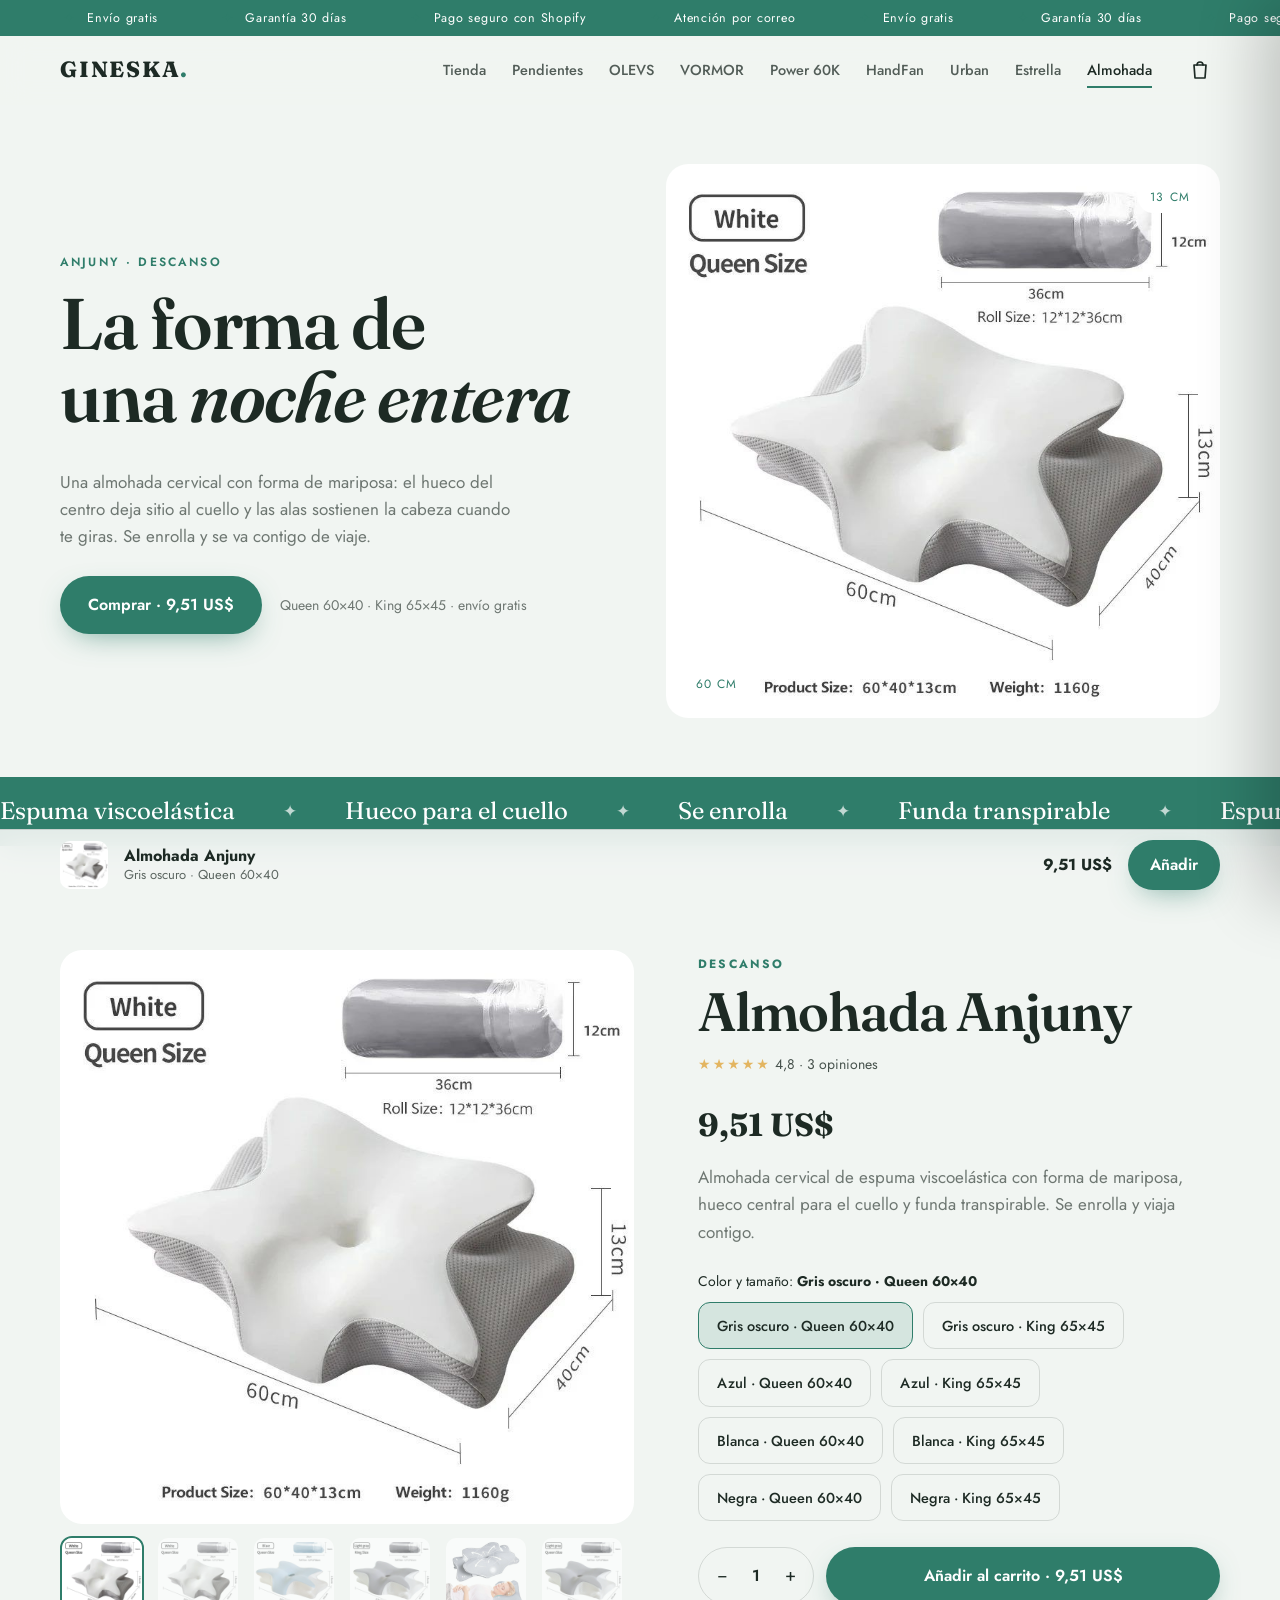
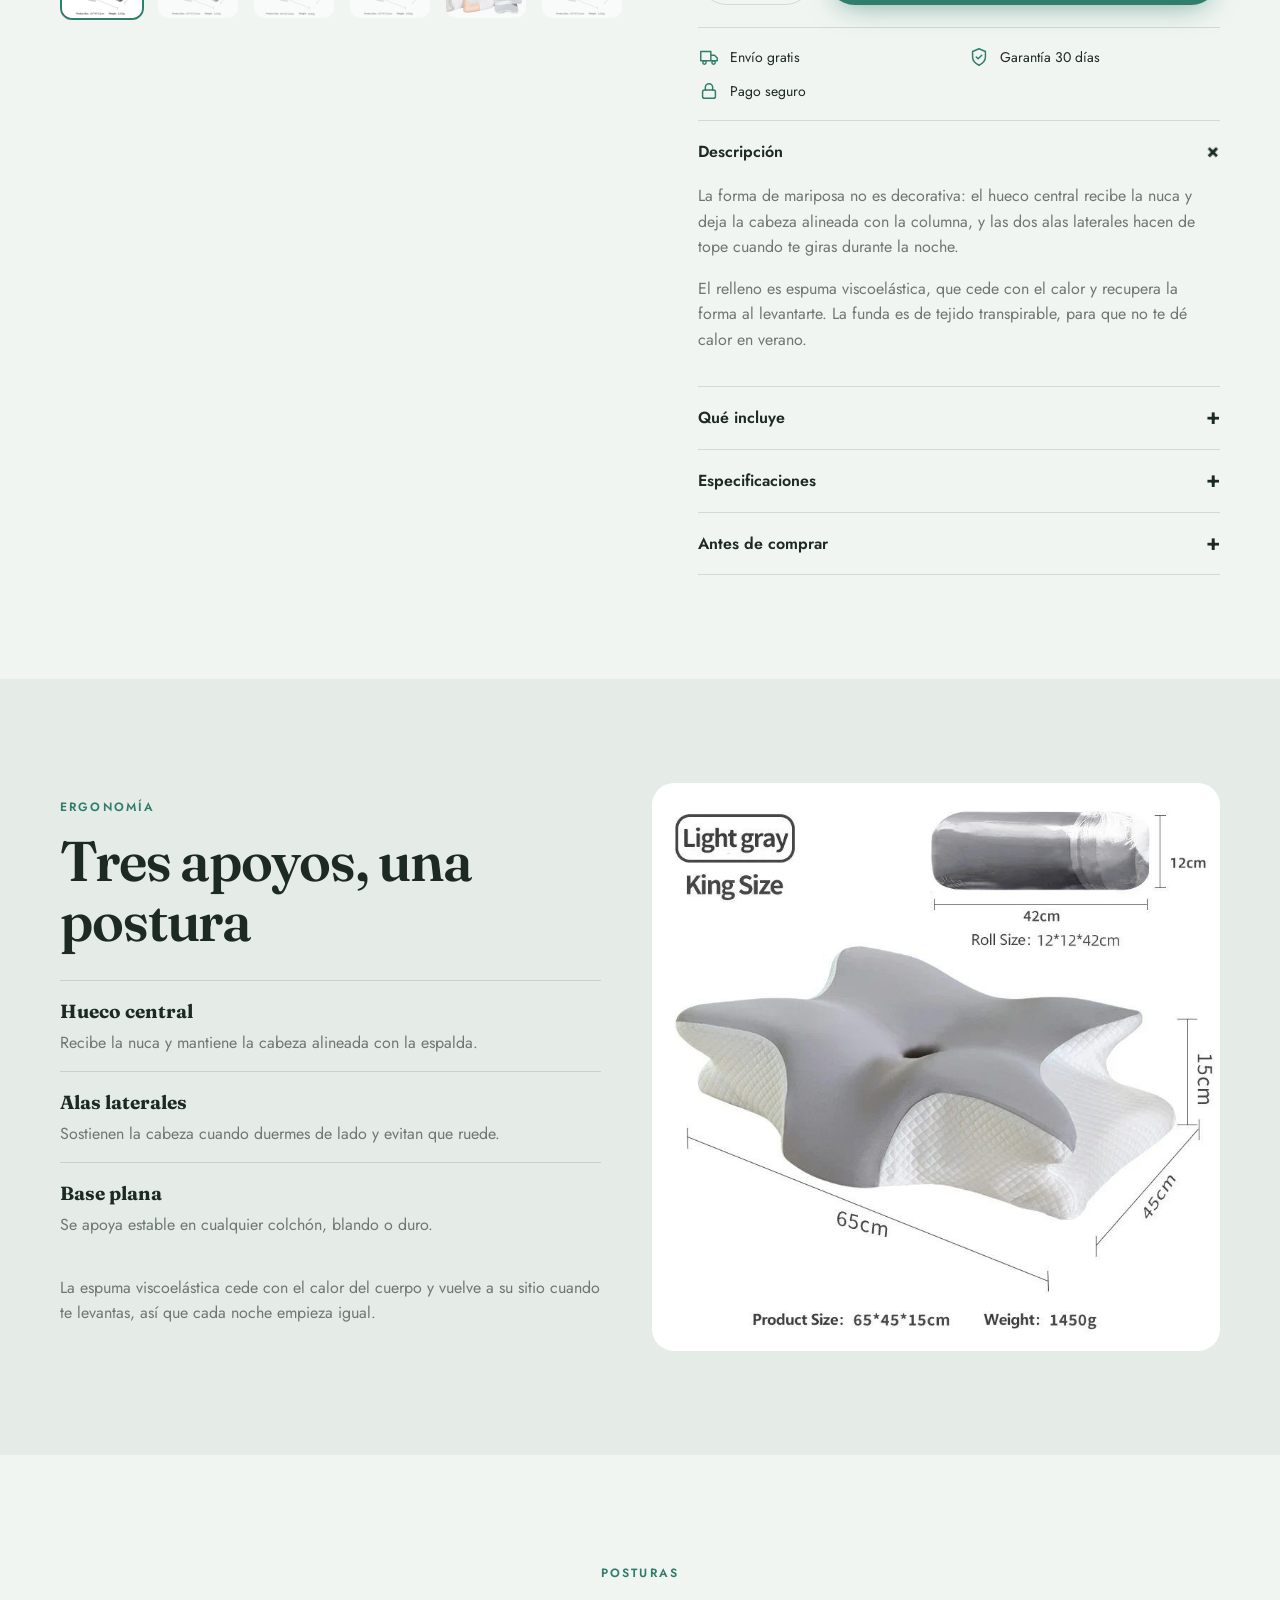
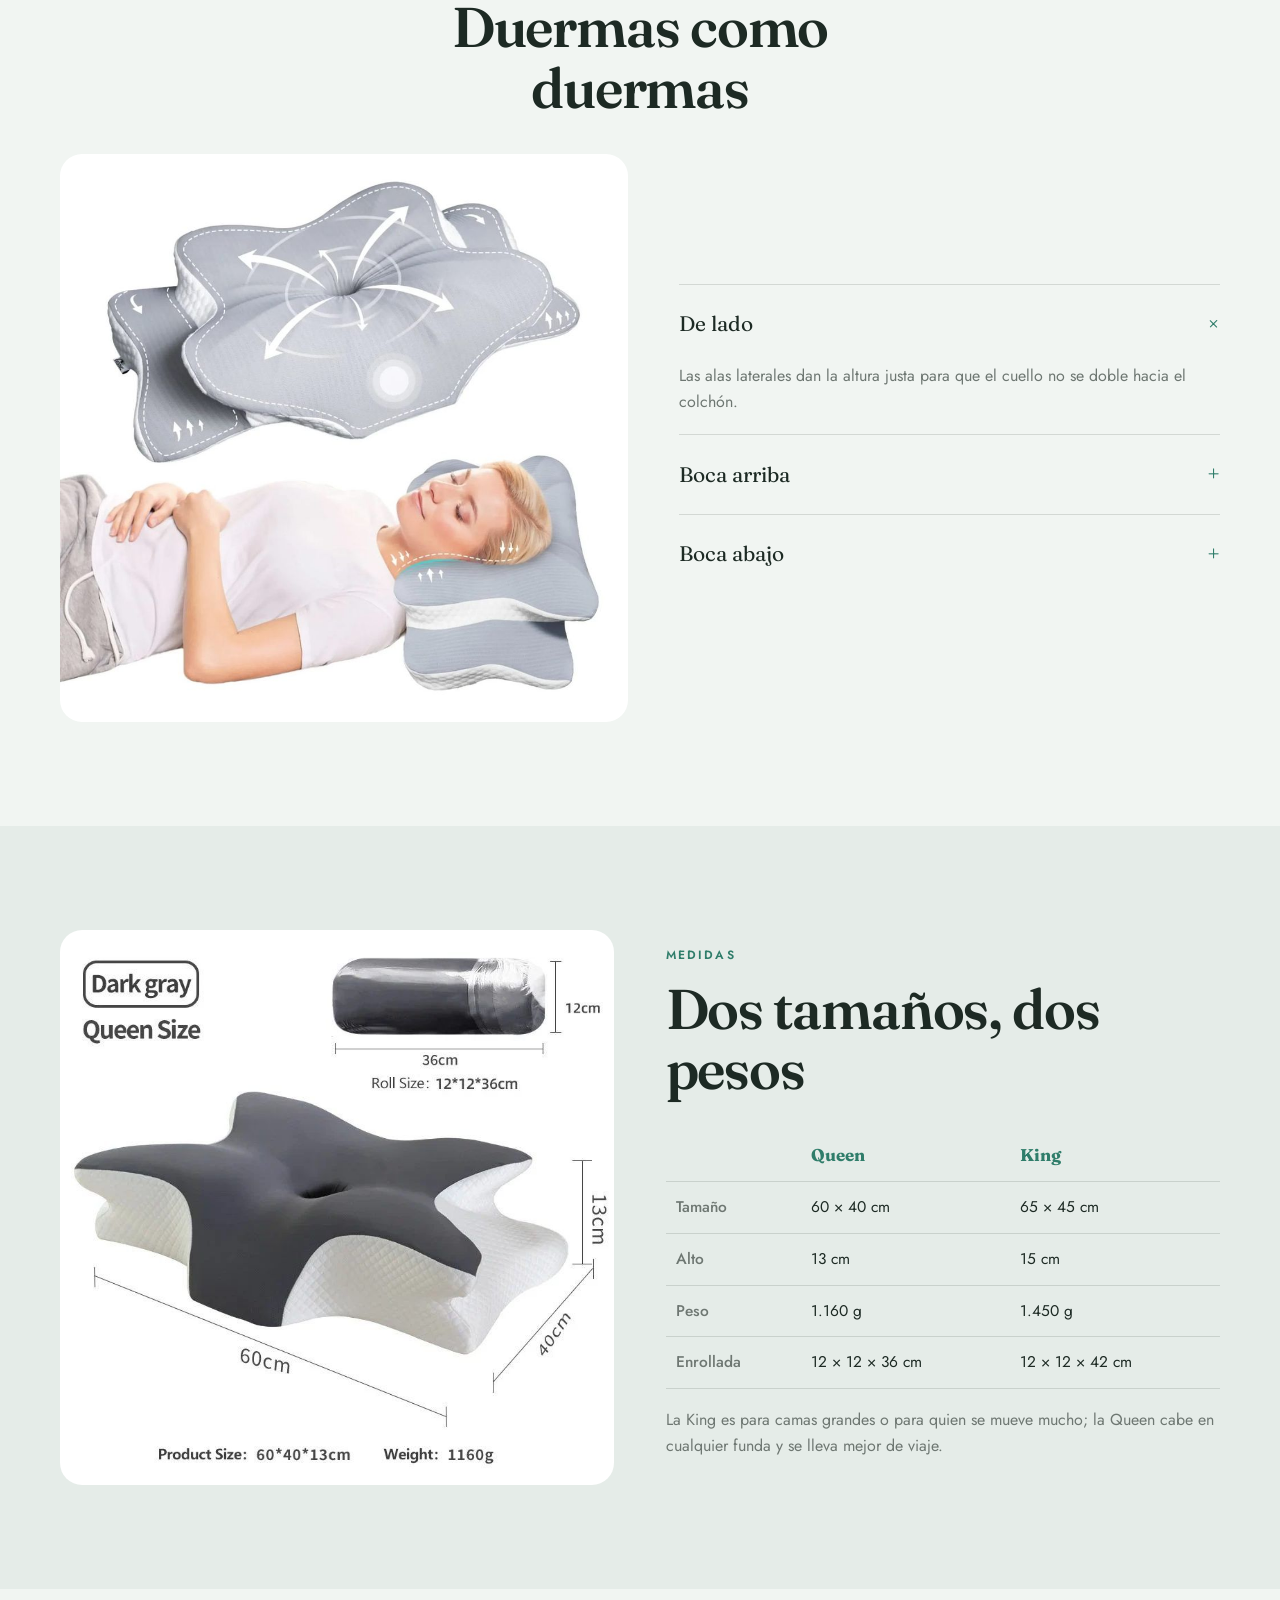
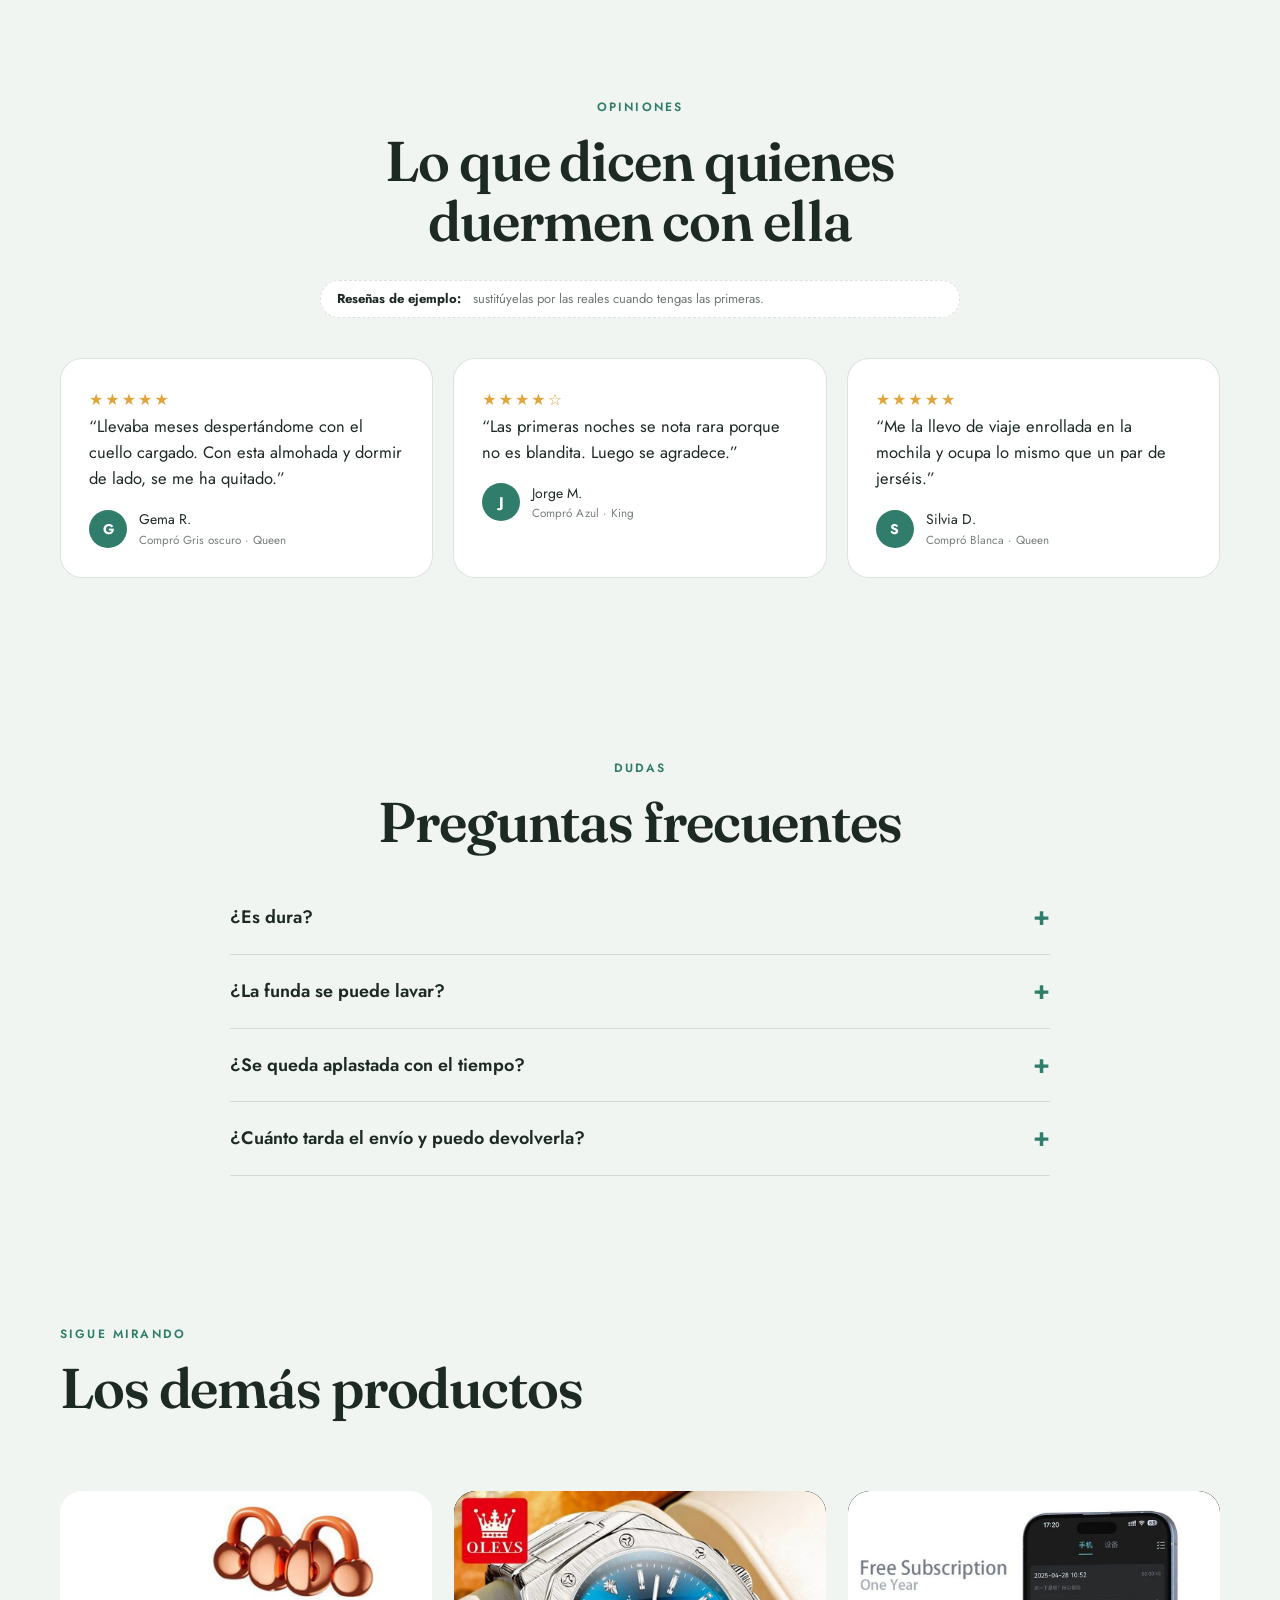
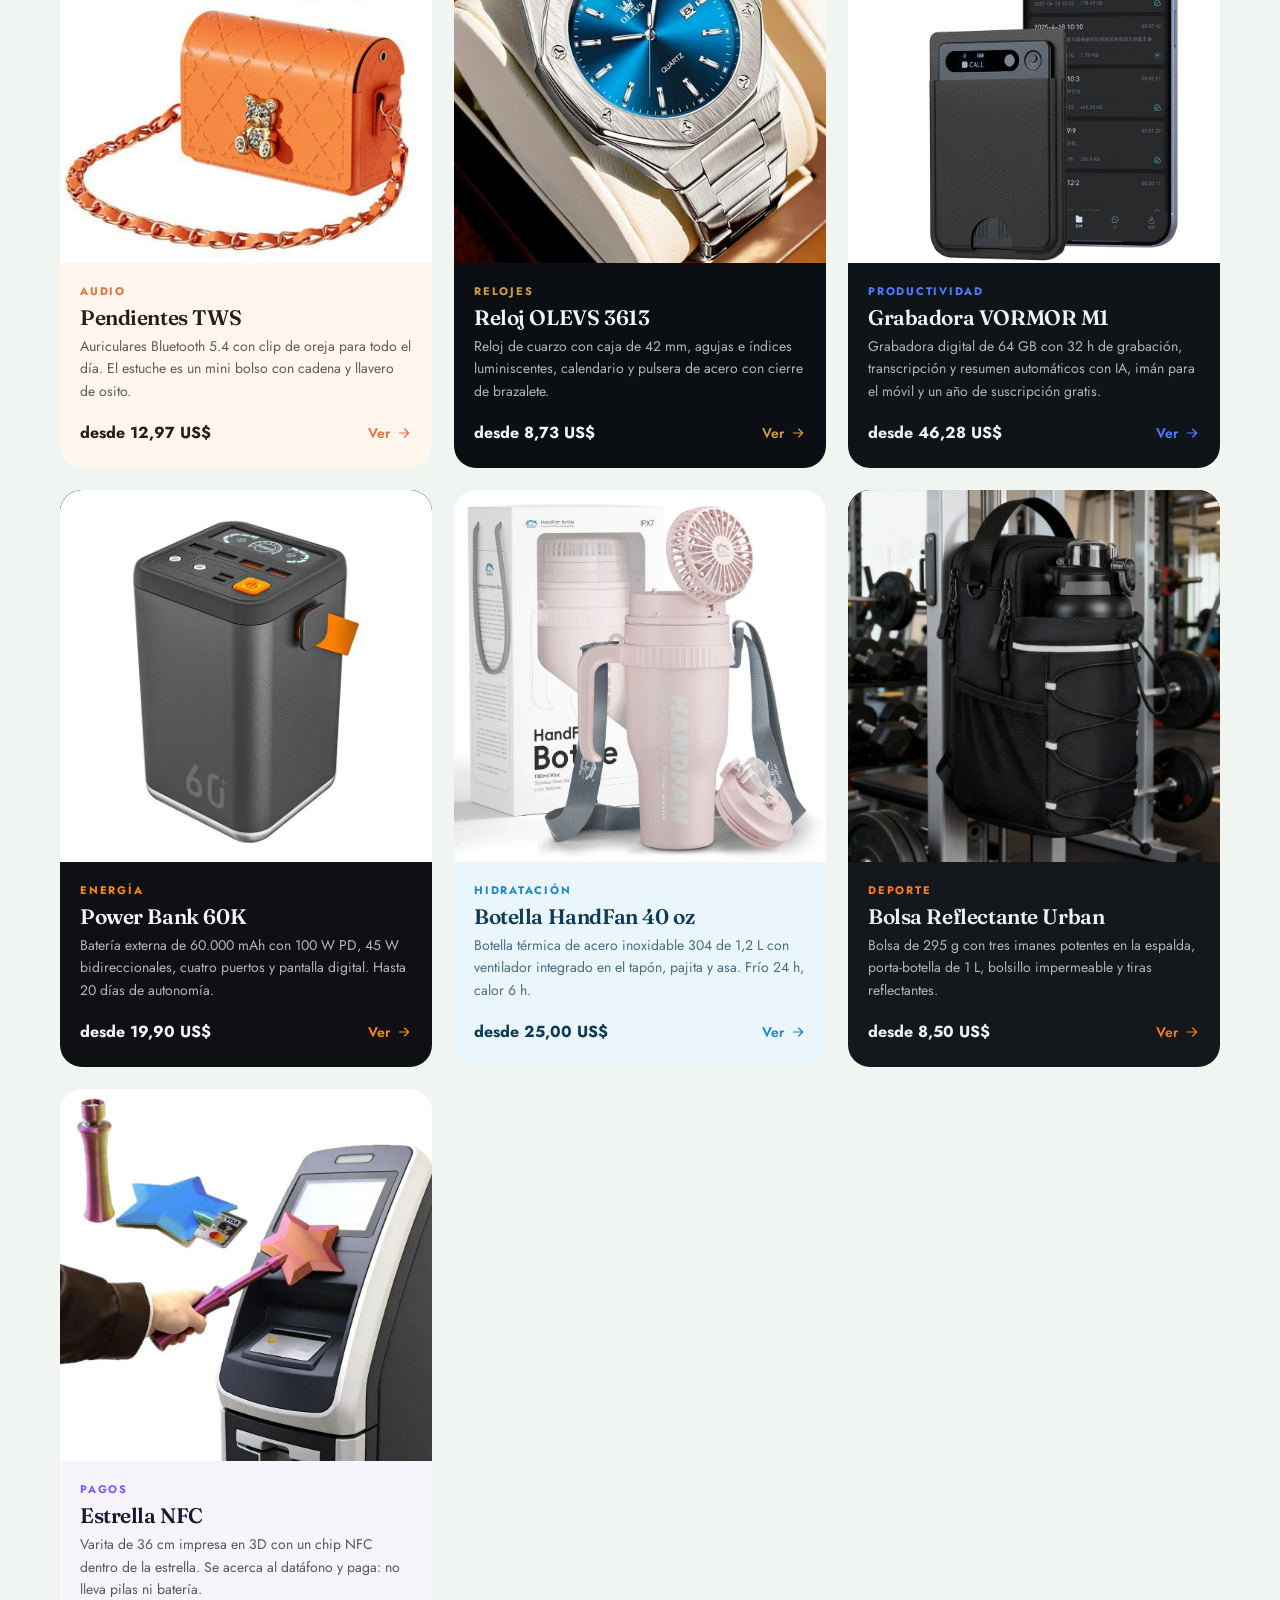
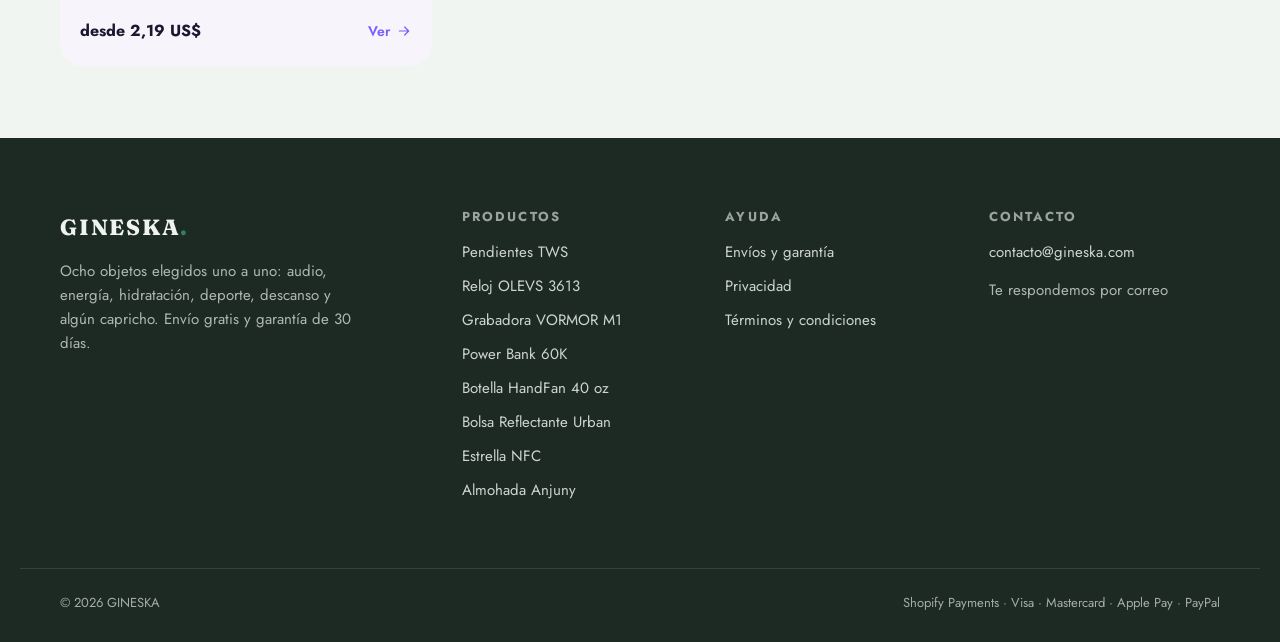
==== commit a678caa2: "Revisión final: correo de contacto, nombre de la almohada y textos de la estrella - contacto@gineska" ====
--- a/web/producto-almohada.html
+++ b/web/producto-almohada.html
@@ -3,7 +3,7 @@
 <head>
   <meta charset="UTF-8">
   <meta name="viewport" content="width=device-width, initial-scale=1">
-  <title>Almohada Junco · Cervical de espuma viscoelástica · GINESKA</title>
+  <title>Almohada Anjuny · Cervical de espuma viscoelástica · GINESKA</title>
   <meta name="description" content="Almohada cervical con forma de mariposa: hueco central para el cuello, apoyos laterales, funda transpirable y se enrolla para viajar. Queen 60×40 y King 65×45.">
   <meta name="theme-color" content="#f1f5f2">
   <link rel="icon" href="data:image/svg+xml,<svg xmlns='http://www.w3.org/2000/svg' viewBox='0 0 64 64'><rect width='64' height='64' rx='14' fill='%23f1f5f2'/><path d='M12 30c0-6 6-10 20-10s20 4 20 10-6 12-20 12-20-6-20-12Z' fill='none' stroke='%232f7d6a' stroke-width='5'/></svg>">
@@ -19,7 +19,7 @@
     <section class="bloque al-heroe">
       <div class="contenedor al-heroe__grid">
         <div class="al-heroe__txt">
-          <span class="eyebrow rv">Junco · Descanso</span>
+          <span class="eyebrow rv">Anjuny · Descanso</span>
           <h1 class="rv">La forma de<br>una <em>noche entera</em></h1>
           <p class="rv">Una almohada cervical con forma de mariposa: el hueco del centro deja sitio al cuello y las alas sostienen la cabeza cuando te giras. Se enrolla y se va contigo de viaje.</p>
           <div class="al-heroe__cta rv">
@@ -50,7 +50,7 @@
       <div class="contenedor ficha" data-comprar="almohada">
         <div class="detalles">
           <details open><summary>Descripción</summary><div><p>La forma de mariposa no es decorativa: el hueco central recibe la nuca y deja la cabeza alineada con la columna, y las dos alas laterales hacen de tope cuando te giras durante la noche.</p><p>El relleno es espuma viscoelástica, que cede con el calor y recupera la forma al levantarte. La funda es de tejido transpirable, para que no te dé calor en verano.</p></div></details>
-          <details><summary>Qué incluye</summary><div><ul><li>Almohada cervical Junco</li><li>Funda exterior transpirable montada</li></ul></div></details>
+          <details><summary>Qué incluye</summary><div><ul><li>Almohada cervical Anjuny</li><li>Funda exterior transpirable montada</li></ul></div></details>
           <details><summary>Especificaciones</summary><div><ul><li>Queen: 60 × 40 × 13 cm · 1.160 g</li><li>King: 65 × 45 × 15 cm · 1.450 g</li><li>Enrollada: 12 × 12 × 36 cm (Queen) · 12 × 12 × 42 cm (King)</li><li>Relleno: espuma viscoelástica</li><li>Funda transpirable</li><li>Forma ergonómica de mariposa con hueco central</li></ul></div></details>
           <details><summary>Antes de comprar</summary><div><ul><li>Es una almohada de apoyo para el cuello: al principio se nota distinta a una almohada blanda.</li><li>La espuma puede tener un olor suave a nuevo los primeros días; se va ventilando.</li><li>Consulta las medidas antes de elegir: la King son 5 cm más de ancho y 2 de alto.</li></ul></div></details>
         </div>
@@ -70,7 +70,7 @@
           </ul>
           <p class="al-muted">La espuma viscoelástica cede con el calor del cuerpo y vuelve a su sitio cuando te levantas, así que cada noche empieza igual.</p>
         </div>
-        <div class="al-apoyos__img rv"><img src="img/almohada-5.jpg" alt="Persona durmiendo con la almohada cervical Junco" loading="lazy"></div>
+        <div class="al-apoyos__img rv"><img src="img/almohada-5.jpg" alt="Persona durmiendo con la almohada cervical Anjuny" loading="lazy"></div>
       </div>
     </section>
 
@@ -79,7 +79,7 @@
       <div class="contenedor">
         <div class="centro"><span class="eyebrow rv">Posturas</span><h2 class="titulo-seccion rv">Duermas como duermas</h2></div>
         <div class="al-acordeon" data-acordeon>
-          <div class="al-acordeon__img"><img data-acordeon-img src="img/almohada-6.jpg" alt="Almohada Junco vista desde arriba" ></div>
+          <div class="al-acordeon__img"><img data-acordeon-img src="img/almohada-6.jpg" alt="Almohada Anjuny vista desde arriba" ></div>
           <div class="al-items">
             <div class="al-item abierto" data-acordeon-item data-img="img/almohada-6.jpg">
               <button aria-expanded="true">De lado</button>
@@ -140,7 +140,7 @@
           <details><summary>¿Es dura?</summary><p>Es firme, como corresponde a la espuma viscoelástica cervical: tiene que sujetar el cuello, no hundirse. Cede con el calor del cuerpo en unos minutos.</p></details>
           <details><summary>¿La funda se puede lavar?</summary><p>Sí, la funda exterior se quita y se lava a mano o en programa suave. La espuma no se lava.</p></details>
           <details><summary>¿Se queda aplastada con el tiempo?</summary><p>La espuma recupera su forma al levantarte. Después de muchos meses de uso intenso puede perder algo de firmeza, como cualquier viscoelástica.</p></details>
-          <details><summary>¿Cuánto tarda el envío y puedo devolverla?</summary><p>El envío es gratis y el plazo se calcula al finalizar la compra. Tienes 30 días de garantía: escríbenos a contacto@gineska@gmail.com.</p></details>
+          <details><summary>¿Cuánto tarda el envío y puedo devolverla?</summary><p>El envío es gratis y el plazo se calcula al finalizar la compra. Tienes 30 días de garantía: escríbenos a contacto@gineska.com.</p></details>
         </div>
       </div>
     </section>
--- a/web/css/tema-almohada.css
+++ b/web/css/tema-almohada.css
@@ -1,4 +1,4 @@
-/* Almohada Junco · verde salvia suave (Fraunces + Jost) */
+/* Almohada Anjuny · verde salvia suave (Fraunces + Jost) */
 :root {
   --bg: #f1f5f2;
   --fg: #1d2a24;
